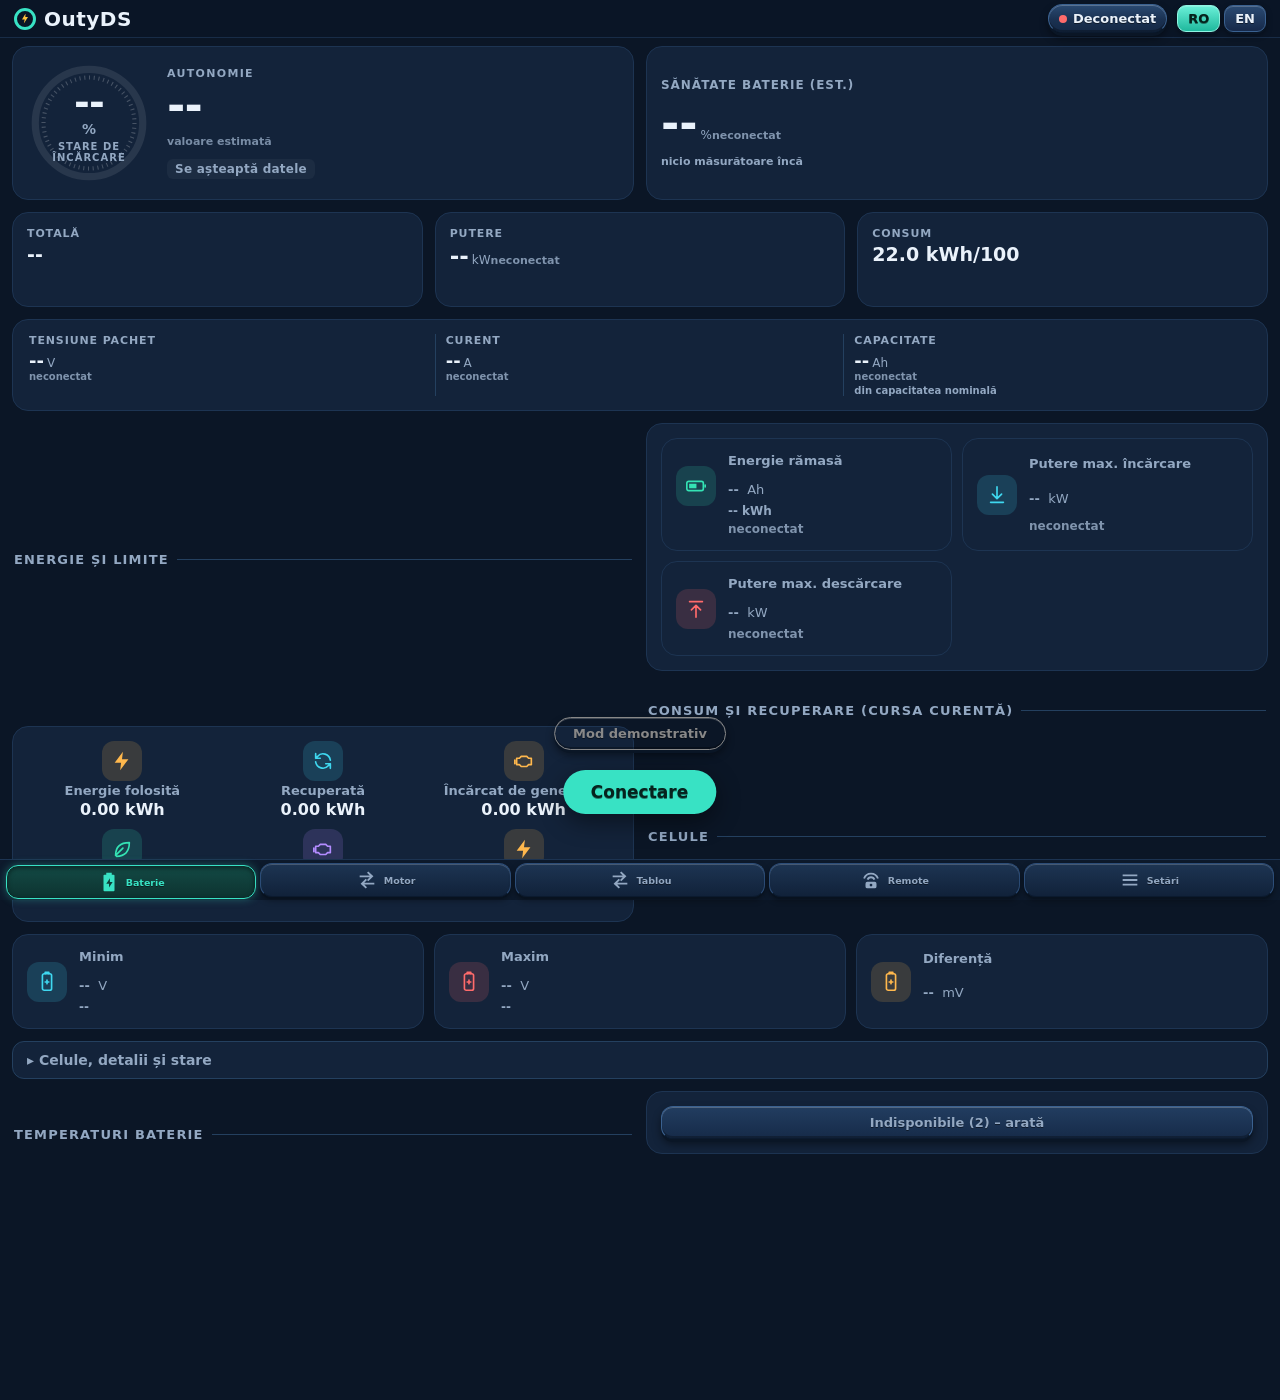
==== app/assets/index.html @ b98ce7a0 "Publish OutyDS source under GPL-3.0 Co-Authored-By: Claude Sonnet 5.5 <noreply@anthropic.com> Claude" ====
<!doctype html>
<html lang="ro">
<head>
<meta charset="utf-8">
<meta name="viewport" content="width=device-width, initial-scale=1, viewport-fit=cover">
<title>OutyDS</title>
<link rel="stylesheet" href="style.css">
</head>
<body>
<svg width="0" height="0" style="position:absolute" aria-hidden="true"><symbol id="i-bt" viewBox="0 0 24 24" fill="none" stroke="currentColor" stroke-width="1.8" stroke-linecap="round" stroke-linejoin="round"><path d="m7 7 10 10-5 4V3l5 4L7 17"/></symbol><symbol id="i-car" viewBox="0 0 24 24" fill="none" stroke="currentColor" stroke-width="1.8" stroke-linecap="round" stroke-linejoin="round"><path d="M5 16V12l1.6-4.2A2 2 0 0 1 8.5 6.5h7a2 2 0 0 1 1.9 1.3L19 12v4M3.5 12h17M5 16h14v2.5H5z"/><circle cx="7.5" cy="14" r=".6" fill="currentColor"/><circle cx="16.5" cy="14" r=".6" fill="currentColor"/></symbol><symbol id="i-screen" viewBox="0 0 24 24" fill="none" stroke="currentColor" stroke-width="1.8" stroke-linecap="round" stroke-linejoin="round"><rect x="3" y="4" width="18" height="12" rx="2"/><path d="M9 20h6M12 16v4"/></symbol><symbol id="i-bars" viewBox="0 0 24 24" fill="none" stroke="currentColor" stroke-width="1.8" stroke-linecap="round" stroke-linejoin="round"><path d="M5 20v-6M12 20V9M19 20V4"/></symbol><symbol id="i-wrench" viewBox="0 0 24 24" fill="none" stroke="currentColor" stroke-width="1.8" stroke-linecap="round" stroke-linejoin="round"><path d="M14.7 6.3a1 1 0 0 0 0 1.4l1.6 1.6a1 1 0 0 0 1.4 0l3.77-3.77a6 6 0 0 1-7.94 7.94l-6.91 6.91a2.12 2.12 0 0 1-3-3l6.91-6.91a6 6 0 0 1 7.94-7.94z"/></symbol><symbol id="i-gear" viewBox="0 0 24 24" fill="none" stroke="currentColor" stroke-width="1.8" stroke-linecap="round" stroke-linejoin="round"><circle cx="12" cy="12" r="3"/><path d="M12 3v2.5M12 18.5V21M3 12h2.5M18.5 12H21M5.6 5.6l1.8 1.8M16.6 16.6l1.8 1.8M5.6 18.4l1.8-1.8M16.6 7.4l1.8-1.8"/></symbol><symbol id="i-bolt" viewBox="0 0 24 24" fill="none" stroke="currentColor" stroke-width="1.8" stroke-linecap="round" stroke-linejoin="round"><path d="M13 2 4 14h7l-1 8 9-12h-7z" fill="currentColor" stroke="none"/></symbol><symbol id="i-wave" viewBox="0 0 24 24" fill="none" stroke="currentColor" stroke-width="1.8" stroke-linecap="round" stroke-linejoin="round"><path d="M2 12c2-5 4-5 6 0s4 5 6 0 4-5 6 0"/></symbol><symbol id="i-batt" viewBox="0 0 24 24" fill="none" stroke="currentColor" stroke-width="1.8" stroke-linecap="round" stroke-linejoin="round"><rect x="2" y="7" width="18" height="10" rx="2"/><path d="M22 11v2"/></symbol><symbol id="i-battf" viewBox="0 0 24 24" fill="none" stroke="currentColor" stroke-width="1.8" stroke-linecap="round" stroke-linejoin="round"><rect x="2" y="7" width="18" height="10" rx="2"/><path d="M22 11v2"/><rect x="4.5" y="9.5" width="8" height="5" fill="currentColor" stroke="none"/></symbol><symbol id="i-down" viewBox="0 0 24 24" fill="none" stroke="currentColor" stroke-width="1.8" stroke-linecap="round" stroke-linejoin="round"><path d="M12 3v12M7 11l5 5 5-5M5 20h14"/></symbol><symbol id="i-up" viewBox="0 0 24 24" fill="none" stroke="currentColor" stroke-width="1.8" stroke-linecap="round" stroke-linejoin="round"><path d="M12 21V9M7 13l5-5 5 5M5 4h14"/></symbol><symbol id="i-gauge" viewBox="0 0 24 24" fill="none" stroke="currentColor" stroke-width="1.8" stroke-linecap="round" stroke-linejoin="round"><path d="M4 18a8 8 0 1 1 16 0M12 18l4-6"/></symbol><symbol id="i-eng" viewBox="0 0 24 24" fill="none" stroke="currentColor" stroke-width="1.8" stroke-linecap="round" stroke-linejoin="round"><path d="M4 9h3l2-2h6l2 2h3v7h-3l-2 2H9l-2-2H4zM2 11v4"/></symbol><symbol id="i-therm" viewBox="0 0 24 24" fill="none" stroke="currentColor" stroke-width="1.8" stroke-linecap="round" stroke-linejoin="round"><path d="M10 14V5a2 2 0 0 1 4 0v9a4 4 0 1 1-4 0z"/></symbol><symbol id="i-fuel" viewBox="0 0 24 24" fill="none" stroke="currentColor" stroke-width="1.8" stroke-linecap="round" stroke-linejoin="round"><path d="M5 21V4a1 1 0 0 1 1-1h8a1 1 0 0 1 1 1v17M4 21h12M15 8h2.5a1.5 1.5 0 0 1 1.5 1.5V16a1.5 1.5 0 0 0 3 0V9l-3-3"/></symbol><symbol id="i-drop" viewBox="0 0 24 24" fill="none" stroke="currentColor" stroke-width="1.8" stroke-linecap="round" stroke-linejoin="round"><path d="M12 3c4 5 6 8 6 11a6 6 0 0 1-12 0c0-3 2-6 6-11z"/></symbol><symbol id="i-road" viewBox="0 0 24 24" fill="none" stroke="currentColor" stroke-width="1.8" stroke-linecap="round" stroke-linejoin="round"><path d="M7 3 4 21M17 3l3 18M12 5v3M12 11v3M12 17v3"/></symbol><symbol id="i-leaf" viewBox="0 0 24 24" fill="none" stroke="currentColor" stroke-width="1.8" stroke-linecap="round" stroke-linejoin="round"><path d="M5 19C5 10 10 5 20 5c0 10-5 15-14 15M5 19l8-8"/></symbol><symbol id="i-regen" viewBox="0 0 24 24" fill="none" stroke="currentColor" stroke-width="1.8" stroke-linecap="round" stroke-linejoin="round"><path d="M20 11a8 8 0 0 0-14-4L4 9M4 4v5h5M4 13a8 8 0 0 0 14 4l2-2M20 20v-5h-5"/></symbol><symbol id="i-heart" viewBox="0 0 24 24" fill="none" stroke="currentColor" stroke-width="1.8" stroke-linecap="round" stroke-linejoin="round"><path d="M12 21C5 15 3 11 3 8a4.5 4.5 0 0 1 9-1 4.5 4.5 0 0 1 9 1c0 3-2 7-9 13z" fill="currentColor" stroke="none"/></symbol><symbol id="i-fan" viewBox="0 0 24 24" fill="none" stroke="currentColor" stroke-width="1.8" stroke-linecap="round" stroke-linejoin="round"><circle cx="12" cy="12" r="2"/><path d="M12 10C11 5 14 3 16 5s0 5-4 5zM14 12c5-1 7 2 5 4s-5 0-5-4zM12 14c1 5-2 7-4 5s0-5 4-5zM10 12c-5 1-7-2-5-4s5 0 5 4z"/></symbol><symbol id="i-clock" viewBox="0 0 24 24" fill="none" stroke="currentColor" stroke-width="1.8" stroke-linecap="round" stroke-linejoin="round"><circle cx="12" cy="12" r="9"/><path d="M12 7v5l3 2"/></symbol><symbol id="i-cell" viewBox="0 0 24 24" fill="none" stroke="currentColor" stroke-width="1.8" stroke-linecap="round" stroke-linejoin="round"><rect x="7" y="3" width="10" height="18" rx="2"/><path d="M10 3V1.5h4V3M10 12h4M12 10v4"/></symbol></svg>
<header class="top">
  <div class="brand"><span class="logo" aria-hidden="true"></span><span>OutyDS</span></div>
  <button id="connPill" class="pill" type="button"><span class="dot"></span><span id="connText" data-i18n="disconnected">Deconectat</span></button>
  <div class="lang" role="group" aria-label="Language">
    <button type="button" data-lang="ro">RO</button>
    <button type="button" data-lang="en">EN</button>
  </div>
</header>

<div id="banner" class="banner" hidden></div>
<div id="alerts" class="alerts" hidden></div>

<main>
  <!-- BATTERY -->
  <section class="screen active" data-screen="battery">
    <div class="bHero card">
      <div class="bTop">
        <div class="socRing">
          <svg viewBox="0 0 120 120" aria-hidden="true">
            <circle cx="60" cy="60" r="44" class="ringTicks"/>
            <circle cx="60" cy="60" r="52" class="ringBg"/>
            <circle cx="60" cy="60" r="52" class="ringFg" id="socArc"/>
          </svg>
          <div class="socText"><b id="soc">--</b><small>%</small><span data-i18n="soc">Stare de încărcare</span></div>
        </div>
        <div class="bRange" id="rangeCard">
          <span class="bCap" data-i18n="range">Autonomie</span>
          <b id="rgEv" class="bBig">--</b>
          <span class="bConf" id="rgInt"></span>
          <span class="bSrc" id="rgSrc"></span>
          <div class="flowTag" id="flowTag" data-i18n="waiting">Se așteaptă datele</div>
        </div>
      </div>
      <div class="bTiles">
        <div class="bT"><span data-i18n="soh">Sănătate baterie</span><b><span id="soh">--</span><small>%</small></b><em class="src" id="sohSrc"></em></div>
        <div class="bT"><span data-i18n="rangeTot">Totală</span><b id="rgTot">--</b></div>
        <div class="bT"><span data-i18n="power">Putere</span><b><span id="power">--</span><small>kW</small></b><svg id="spPow" class="spark" viewBox="0 0 120 26" preserveAspectRatio="none" aria-hidden="true"></svg></div>
        <div class="bT"><span data-i18n="rangeCons">Consum</span><b id="rgCons">--</b></div>
      </div>
      <div class="bLive">
        <div><span data-i18n="packV">Tensiune pachet</span><b><span id="packV">--</span><small>V</small></b></div>
        <div><span data-i18n="current">Curent</span><b><span id="current">--</span><small>A</small></b></div>
        <div><span data-i18n="capacity">Capacitate</span><b><span id="capAh">--</span><small>Ah</small></b><em data-i18n="ofNominal">din 40 Ah nominal</em></div>
      </div>
    </div>
    <h2 class="secHead" data-i18n="gBatEnergy">Energie și limite</h2>
    <div class="card grp" id="battFold">
<div class="grid">
      <div class="card stat hasIc"><i class="ci c-green"><svg><use href="#i-battf"/></svg></i><span data-i18n="remaining">Energie rămasă</span><b><span id="remAh">--</span> <small>Ah</small></b><em id="remKwh">-- kWh</em></div>
      <div class="card stat hasIc"><i class="ci c-cyan"><svg><use href="#i-down"/></svg></i><span data-i18n="maxIn">Putere max. încărcare</span><b><span id="maxIn">--</span> <small>kW</small></b></div>
      <div class="card stat hasIc"><i class="ci c-red"><svg><use href="#i-up"/></svg></i><span data-i18n="maxOut">Putere max. descărcare</span><b><span id="maxOut">--</span> <small>kW</small></b></div>
    </div>
        </div>
    <div id="chgWrap"><div class="card" id="chgCard" hidden>
      <div class="tripHead"><h3 data-i18n="charging">Încărcare în curs</h3></div>
      <div class="tripGrid">
        <div class="hasIc"><i class="ci c-green"><svg><use href="#i-bolt"/></svg></i><span data-i18n="added">Adăugat</span><b id="cgKwh">--</b></div>
        <div class="hasIc"><i class="ci c-blue"><svg><use href="#i-clock"/></svg></i><span data-i18n="duration">Durată</span><b id="cgTime">--</b></div>
        <div class="hasIc"><i class="ci c-cyan"><svg><use href="#i-clock"/></svg></i><span data-i18n="cgRemL">Până la 100%</span><b id="cgRem">--</b></div>
        <div class="hasIc"><i class="ci c-purple"><svg><use href="#i-bolt"/></svg></i><span data-i18n="cgTypeL">Tip</span><b id="cgType">AC</b></div>
        <div class="hasIc"><i class="ci c-blue"><svg><use href="#i-clock"/></svg></i><span data-i18n="cgMsL">Timp la 60/80/90/100%</span><b id="cgMs">--</b></div>
        <div class="hasIc"><i class="ci c-amber"><svg><use href="#i-bolt"/></svg></i><span data-i18n="cgCostL">Cost</span><b id="cgCost">--</b></div>
        <div style="display:none"><span data-i18n="soc">Stare de încărcare</span><b id="cgSoc">--</b></div>
        <div style="display:none"><span data-i18n="power">Putere</span><b id="cgPow">--</b></div>
      </div>
    </div>
    </div>
    <h2 class="secHead" data-i18n="gBatTrip">Consum și recuperare (cursa curentă)</h2>
    <div class="card grp">
      <div class="tripGrid">
        <div class="hasIc"><i class="ci c-amber"><svg><use href="#i-bolt"/></svg></i><span data-i18n="energyUsed">Energie folosită</span><b id="tKwh">0.00 kWh</b></div>
        <div class="hasIc"><i class="ci c-cyan"><svg><use href="#i-regen"/></svg></i><span data-i18n="regen">Recuperată</span><b id="tRegen">0.00 kWh</b></div>
        <div class="hasIc"><i class="ci c-amber"><svg><use href="#i-eng"/></svg></i><span data-i18n="genKwh">Încărcat de generator</span><b id="tGen">0.00 kWh</b></div>
        <div class="hasIc"><i class="ci c-green"><svg><use href="#i-leaf"/></svg></i><span data-i18n="evShare">Electric</span><b id="tEv">--</b></div>
        <div class="hasIc"><i class="ci c-purple"><svg><use href="#i-eng"/></svg></i><span data-i18n="tMotL">Motor față / spate</span><b id="tMot">--</b></div>
        <div class="hasIc"><i class="ci c-amber"><svg><use href="#i-bolt"/></svg></i><span data-i18n="tCostL">Cost cursă</span><b id="tCost">--</b></div>
        <div class="hasIc" style="display:none"><i class="ci c-purple"><svg><use href="#i-wave"/></svg></i><span data-i18n="avgEnergy">Medie energie</span><b id="tAvgE">--</b></div>
      </div>
    </div>
    <!-- cells (merged into the battery screen) -->

    <h2 class="secHead" data-i18n="gCells">Celule</h2>
    <div class="grid three">
      <div class="card stat hasIc"><i class="ci c-cyan"><svg><use href="#i-cell"/></svg></i><span data-i18n="cellMin">Minim</span><b><span id="cMin">--</span> <small>V</small></b><em id="cMinId">--</em></div>
      <div class="card stat hasIc"><i class="ci c-red"><svg><use href="#i-cell"/></svg></i><span data-i18n="cellMax">Maxim</span><b><span id="cMax">--</span> <small>V</small></b><em id="cMaxId">--</em></div>
      <div class="card stat hasIc"><i class="ci c-amber"><svg><use href="#i-cell"/></svg></i><span data-i18n="cellDiff">Diferență</span><b><span id="cDiff">--</span> <small>mV</small></b><em id="cDiffNote"></em></div>
    </div>
        <details class="fold" id="cellsFold"><summary data-i18n="cellsFold">Celule, detalii și stare</summary>
<div class="seg" id="cellSubSeg"><button type="button" data-sub="cells" class="on" data-i18n="subCells">Celule</button><button type="button" data-sub="cond" data-i18n="tabCond">Stare</button></div>
    <div id="subCells">
    <div class="card">
      <div class="tripHead"><h3 data-i18n="cells80">Cele 80 de celule</h3><span class="muted" id="cellsAge" data-i18n="cellsHint">Se citesc cât timp ecranul este deschis</span></div>
      <div class="seg" id="cellViewSeg"><button type="button" data-cv="v" data-i18n="cellByV">Voltaj</button><button type="button" data-cv="t" data-i18n="cellByT">Temperatură</button></div>
      <div id="cellGrid" class="cellGrid cellMix"></div>
      <p class="muted small" id="cellInfo" style="text-align:center;margin:6px 0 0"></p>
      <div class="legend"><span class="lo" data-i18n="lowest">cea mai joasă</span><span class="hi" data-i18n="highest">cea mai înaltă</span></div>
    </div>
    <div class="card">
      <h3 data-i18n="battDetail">Detalii baterie</h3>
      <div class="tripGrid detail">
        <div><span data-i18n="bdAvg">Tensiune medie</span><b id="bdAvg">--</b></div>
        <div><span data-i18n="bdTarget">Țintă echilibrare</span><b id="bdTarget">--</b></div>
        <div><span data-i18n="bdLimit">Limită dezechilibru</span><b id="bdLimit">--</b></div>
        <div><span data-i18n="bdResMax">Rezistență max.</span><b id="bdResMax">--</b></div>
        <div><span data-i18n="bdResMin">Rezistență min.</span><b id="bdResMin">--</b></div>
        <div><span data-i18n="bdResDiff">Diferență rezist.</span><b id="bdResDiff">--</b></div>
        <div><span data-i18n="bdTMax">Temp. max. baterie</span><b id="bdTMax">--</b></div>
        <div><span data-i18n="bdTMin">Temp. min. baterie</span><b id="bdTMin">--</b></div>
        <div><span data-i18n="bdFan">Ventilator răcire</span><b id="bdFan">--</b></div>
        <div><span data-i18n="bdIg">Alimentare contact</span><b id="bdIg">--</b></div>
        <div><span data-i18n="bdOr">Alimentare OR</span><b id="bdOr">--</b></div>
        <div><span data-i18n="bdEvSup">Unitate EV: alimentare</span><b id="bdEvSup">--</b></div>
        <div><span data-i18n="bdEvIg">Unitate EV: contact</span><b id="bdEvIg">--</b></div>
        <div><span data-i18n="bdThermal">Stare termică baterie</span><b id="bdThermal">--</b></div>
        <div><span data-i18n="bdChg100">Încărcări 100 V</span><b id="bdChg100">--</b></div>
        <div><span data-i18n="bdChg200">Încărcări 200 V</span><b id="bdChg200">--</b></div>
      </div>
      <p class="muted small" data-i18n="bdNote">Valori din semnale comunitare aflate în testare; „--” înseamnă că mașina nu le trimite.</p>
    </div>
    <div class="card" id="dbCard" hidden>
      <h3 data-i18n="dbT">Istoric capacitate baterie (DBCAM)</h3>
      <div id="dbList" class="dbList"></div>
      <p class="muted small" data-i18n="dbNote">10 măsurători memorate de BMU.</p>
      <p class="small dbHint" id="dbHint"></p>
    </div>
    <div class="card" id="cmuCard" hidden>
      <h3 data-i18n="cmuT">Module de celule (CMU, V)</h3>
      <div id="cmuGrid" class="cellGrid cmu"></div>
    </div>
    </div>
    <div id="subCond" hidden>
<div class="card">
      <div class="tripHead"><h3 data-i18n="condTitle">Starea bateriei</h3><button type="button" id="condSave" data-i18n="condSave">Salvează citirea</button></div>
      <div class="tripGrid detail">
        <div style="display:none"><span data-i18n="soc">Stare de încărcare</span><b id="cdSoc">--</b></div>
        <div><span data-i18n="condRaw">SoC BMU (brut)</span><b id="cdRaw">--</b></div>
        <div><span data-i18n="condCap">Capacitate BMU</span><b id="cdCap">--</b></div>
        <div style="display:none"><span data-i18n="condSoh">Sănătate (BMU)</span><b id="cdSoh">--</b></div>
        <div><span data-i18n="condLast">Ultima măsurătoare</span><b id="cdLast">--</b></div>
        <div><span data-i18n="condCycles">Cicluri echivalente</span><b id="cdCyc">--</b></div>
      </div>
      <p class="muted small" data-i18n="condHow">Capacitatea se măsoară la o încărcare de la priză: Ah intrați în baterie împărțiți la creșterea SoC (minim 15 puncte). Fără o încărcare nu afișăm un număr măsurat.</p>
    </div>
    <div class="card">
      <div class="tripHead"><h3 data-i18n="dayTitle">Raport zilnic al stării bateriei</h3></div>
      <div id="dayTrend"></div>
      <div id="dayList"></div>
    </div>
    <div id="condList"></div>
      </div>
      </details>
    <h2 class="secHead" data-i18n="gBatTemp">Temperaturi baterie</h2>
    <div class="card grp" id="batTempCard">
      <div class="temps naGroup" id="naTempsBat">
          <div class="trow" data-k="batH"><span data-i18n="tBatH">Baterie HV – max</span><b id="tBatH">--</b><i class="tbar"><u></u></i></div>
          <div class="trow" data-k="batL"><span data-i18n="tBatL">Baterie HV – min</span><b id="tBatL">--</b><i class="tbar"><u></u></i></div>
        <button type="button" class="ghost naBtn" hidden></button>
      </div>
    </div>
  </section>

    

    

  <!-- FLOW -->
  <section class="screen" data-screen="flow">
    <div class="card flowCard">
      <div class="flowTitle"><b id="flowMode" data-i18n="waiting">Se așteaptă datele</b><span id="flowDesc"></span></div>
      <svg id="flowSvg" viewBox="0 0 360 232" aria-hidden="true" xmlns:xlink="http://www.w3.org/1999/xlink">
        <text x="30" y="229" class="axisLbl" id="lblFront" data-i18n="front">FAȚĂ</text>
        <image id="carImg" href="car_top.jpg" xlink:href="car_top.jpg" x="0" y="18" width="360" height="196.4" preserveAspectRatio="xMidYMid meet" style="mix-blend-mode:screen"/>
        <image id="engGlow" class="engGlow" href="engine_on.png" xlink:href="engine_on.png" x="0" y="18" width="360" height="196.4" preserveAspectRatio="xMidYMid meet" style="display:none"/>
        <defs><linearGradient id="bcGrad" x1="0" x2="1" y1="0" y2="0"><stop offset="0" stop-color="#45b0f9"/><stop offset="0.5" stop-color="#3384f8"/><stop offset="1" stop-color="#1d41f5"/></linearGradient></defs>
        <g id="batCells" transform="matrix(0 1.4938 -0.8556 0 389.9 -150.6)"><rect class="bcbg" x="154.4" y="181" width="48.2" height="90" rx="1.5"/><rect class="bc" id="bc0" x="155.4" y="182.0" width="46.2" height="3.6" rx="0.8"/><rect class="bc" id="bc1" x="155.4" y="187.6" width="46.2" height="3.6" rx="0.8"/><rect class="bc" id="bc2" x="155.4" y="193.2" width="46.2" height="3.6" rx="0.8"/><rect class="bc" id="bc3" x="155.4" y="198.8" width="46.2" height="3.6" rx="0.8"/><rect class="bc" id="bc4" x="155.4" y="204.4" width="46.2" height="3.6" rx="0.8"/><rect class="bc" id="bc5" x="155.4" y="210.0" width="46.2" height="3.6" rx="0.8"/><rect class="bc" id="bc6" x="155.4" y="215.6" width="46.2" height="3.6" rx="0.8"/><rect class="bc" id="bc7" x="155.4" y="221.2" width="46.2" height="3.6" rx="0.8"/><rect class="bc" id="bc8" x="155.4" y="226.8" width="46.2" height="3.6" rx="0.8"/><rect class="bc" id="bc9" x="155.4" y="232.4" width="46.2" height="3.6" rx="0.8"/><rect class="bc" id="bc10" x="155.4" y="238.0" width="46.2" height="3.6" rx="0.8"/><rect class="bc" id="bc11" x="155.4" y="243.6" width="46.2" height="3.6" rx="0.8"/><rect class="bc" id="bc12" x="155.4" y="249.2" width="46.2" height="3.6" rx="0.8"/><rect class="bc" id="bc13" x="155.4" y="254.8" width="46.2" height="3.6" rx="0.8"/><rect class="bc" id="bc14" x="155.4" y="260.4" width="46.2" height="3.6" rx="0.8"/><rect class="bc" id="bc15" x="155.4" y="266.0" width="46.2" height="3.6" rx="0.8"/></g>
        <g id="engWheels" class="engWheels"><ellipse cx="88" cy="60" rx="24" ry="9"/><ellipse cx="88" cy="171" rx="24" ry="9"/></g>
        <path class="leader" d=""/>
        <g id="lEngGen" class="link"><path class="wire" d="M68 131 L66 142"/><circle class="pkt fwd" r="3"><animateMotion dur="0.6s" repeatCount="indefinite" path="M68 131 L66 142"/></circle></g>
        <g id="lEngAxle" class="link"><path class="wire" d="M88 116 L104 116"/><circle class="pkt fwd" r="3"><animateMotion dur="0.6s" repeatCount="indefinite" path="M88 116 L104 116"/></circle></g>
        <g id="lGenBat" class="link"><path class="wire" d="M76 158 L148 158 L158 148"/><circle class="pkt fwd" r="3"><animateMotion dur="0.8s" repeatCount="indefinite" path="M76 158 L148 158 L158 148"/></circle></g>
        <g id="lBatFront" class="link"><path class="wire" d="M156 116 L124 116"/><circle class="pkt fwd" r="3"><animateMotion dur="0.8s" repeatCount="indefinite" path="M156 116 L124 116"/></circle><circle class="pkt bwd" r="3"><animateMotion dur="0.8s" repeatCount="indefinite" keyPoints="1;0" keyTimes="0;1" calcMode="linear" path="M156 116 L124 116"/></circle></g>
        <g id="lFrontWheels" class="link"><path class="wire" d="M110 108 L90 84 L90 72 M110 124 L90 148 L90 160"/></g>
        <g id="lBatRear" class="link"><path class="wire" d="M237 118 L248 124"/><circle class="pkt fwd" r="3"><animateMotion dur="0.8s" repeatCount="indefinite" path="M237 118 L248 124"/></circle><circle class="pkt bwd" r="3"><animateMotion dur="0.8s" repeatCount="indefinite" keyPoints="1;0" keyTimes="0;1" calcMode="linear" path="M237 118 L248 124"/></circle></g>
        <g id="lRearWheels" class="link"><path class="wire" d="M254 112 L274 88 L274 72 M254 142 L274 152 L274 160"/></g>
        <g id="lPlugBat" class="link"><path class="wire" d="M326 118 L300 118 L300 150 L232 150"/><circle class="pkt fwd" r="3"><animateMotion dur="1.4s" repeatCount="indefinite" path="M326 118 L300 118 L300 150 L232 150"/></circle></g>
        <g id="tyMap">
          <image href="car_top.jpg" xlink:href="car_top.jpg" x="125" y="-61" width="110" height="60" preserveAspectRatio="xMidYMid meet" style="mix-blend-mode:screen"/>
          <path class="tmLine" d="M123 -50 L143 -47 M123 -12 L143 -13 M237 -50 L217 -47 M237 -12 L217 -13"/>
          <rect class="tmW" id="tmFR" x="143" y="-51" width="14" height="8" rx="2.5"/><rect class="tmW" id="tmFL" x="143" y="-17" width="14" height="8" rx="2.5"/>
          <rect class="tmW" id="tmRR" x="203" y="-51" width="14" height="8" rx="2.5"/><rect class="tmW" id="tmRL" x="203" y="-17" width="14" height="8" rx="2.5"/>
        </g>
        <g class="tyre" id="tyFL"><rect x="65" y="159" width="46" height="24" rx="6"/><text x="88" y="170" class="tp" id="tpFL">--</text><text x="88" y="180" class="tt" id="ttFL"></text><text x="88" y="0" class="tl" style="display:none">FL</text></g>
        <g class="tyre" id="tyFR"><rect x="65" y="48" width="46" height="24" rx="6"/><text x="88" y="59" class="tp" id="tpFR">--</text><text x="88" y="69" class="tt" id="ttFR"></text><text x="88" y="0" class="tl" style="display:none">FR</text></g>
        <g class="tyre" id="tyRL"><rect x="252" y="159" width="46" height="24" rx="6"/><text x="275" y="170" class="tp" id="tpRL">--</text><text x="275" y="180" class="tt" id="ttRL"></text><text x="275" y="0" class="tl" style="display:none">RL</text></g>
        <g class="tyre" id="tyRR"><rect x="252" y="48" width="46" height="24" rx="6"/><text x="275" y="59" class="tp" id="tpRR">--</text><text x="275" y="69" class="tt" id="ttRR"></text><text x="275" y="0" class="tl" style="display:none">RR</text></g>
        <g class="hl hlGen" id="cGen"><ellipse cx="66" cy="152" rx="14" ry="10"/></g>
        <g class="hl hlFront" id="cFront"><ellipse cx="112" cy="116" rx="20" ry="12"/></g>
        <g class="hl hlBat" id="cBat"><ellipse cx="196" cy="116" rx="44" ry="38"/></g>
        <g class="hl hlRear" id="cRear"><ellipse cx="252" cy="127" rx="13" ry="20"/></g>
        <g class="hl hlPlug" id="cPlug"><ellipse cx="331" cy="116" rx="8" ry="8"/></g>
        <g class="hl hlEng" id="cEng"><ellipse cx="70" cy="115" rx="24" ry="24"/></g>
        <g display="none"><rect id="batFill" x="0" y="0" width="0" height="0"/><text id="batPct">--%</text></g>
        <text x="330" y="229" class="axisLbl" id="lblRear" data-i18n="rear">SPATE</text>
      </svg>
      <div class="seg" id="flowImgSeg"><button type="button" data-fi="top" data-i18n="flowImgTop">Vedere de sus (raze X)</button><button type="button" data-fi="persp" data-i18n="flowImgPersp">Vedere 3D</button></div>
      <div class="flowStats" hidden>
        <div><span data-i18n="power">Putere</span><b id="fPower">-- kW</b></div>
        <div class="hasIc"><i class="ci c-blue"><svg><use href="#i-gauge"/></svg></i><span data-i18n="speed">Viteză</span><b id="fSpeed">-- km/h</b></div>
        <div class="hasIc"><i class="ci c-amber"><svg><use href="#i-eng"/></svg></i><span data-i18n="rpm">Turație motor</span><b id="fRpm">-- rpm</b></div>
      </div>
    </div>
    <div class="drive">
      <div class="dMode" hidden><b id="dMode" data-i18n="waiting">Se așteaptă datele</b></div>
      <div class="dSpeed"><b id="dSpeed">--</b><small class="uSpeed">km/h</small></div>
      <div class="pbar"><i id="pbNeg"></i><i id="pbPos"></i><u></u></div>
      <div class="dRow"><b id="dPower">--</b><small>kW</small></div>
      <div class="dRow2"><span data-i18n="rangeEv">Electrică</span> <b id="dRange">--</b></div>
      <div class="dRow2" style="display:none"><span data-i18n="instFuel">Consum instant</span> <b id="dInst">--</b></div>
      <div class="dGrid">
        <div class="hasIc"><i class="ci c-blue"><svg><use href="#i-batt"/></svg></i><span data-i18n="soc">Stare de încărcare</span><b><span id="dSoc">--</span>%</b><div class="lvlH" id="lvSoc"></div></div>
        <div class="hasIc"><i class="ci c-amber"><svg><use href="#i-fuel"/></svg></i><span data-i18n="fuelLevel">Combustibil</span><b><span id="dFuel">--</span>%</b><div class="lvlV" id="lvFuel"></div></div>
        <div class="hasIc"><i class="ci c-amber"><svg><use href="#i-eng"/></svg></i><span data-i18n="rpm">Turație motor</span><b id="dRpm">--</b><div class="lvlR" id="lvRpm"></div></div>
      </div>
    </div>
  
    <!-- engine, motors and climate (merged under the flow): state / measurements / motors / temperatures / HVAC -->
    <div class="engPart">
    <h2 class="secHead" data-i18n="gTripNow">Cursa curentă</h2>
    <div class="card grp trip">
      <div class="tripHead"><h3 data-i18n="gTripDrive">Deplasare</h3><button type="button" class="ghost" id="tripReset" data-i18n="reset">Resetează</button></div>
      <div class="tripGrid">
        <div class="hasIc"><i class="ci c-blue"><svg><use href="#i-road"/></svg></i><span data-i18n="distance">Distanță</span><b id="tDist">0.0 km</b></div>
        <div class="hasIc"><i class="ci c-blue"><svg><use href="#i-gauge"/></svg></i><span data-i18n="vMax">Viteză maximă</span><b id="tVMax">--</b></div>
        <div class="hasIc"><i class="ci c-cyan"><svg><use href="#i-bars"/></svg></i><span data-i18n="vAvg">Viteză medie</span><b id="tVAvg">--</b></div>
        <div class="hasIc"><i class="ci c-blue"><svg><use href="#i-wave"/></svg></i><span data-i18n="glideT">Rulare liberă</span><b id="tGlide">--</b></div>
        <div class="hasIc"><i class="ci c-amber"><svg><use href="#i-drop"/></svg></i><span data-i18n="avgFuel">Medie combustibil</span><b id="tAvgF">--</b></div>
        <div class="hasIc"><i class="ci c-green"><svg><use href="#i-up"/></svg></i><span data-i18n="tClimb">Urcare</span><b id="tClimb">--</b></div>
        <div class="hasIc"><i class="ci c-cyan"><svg><use href="#i-down"/></svg></i><span data-i18n="tDesc">Coborâre</span><b id="tDesc">--</b></div>
      </div>
    </div>
      <h2 class="secHead" data-i18n="gEngine">Motor termic</h2>
      <div class="grid">
        <div class="card stat hasIc" style="display:none"><i class="ci c-blue"><svg><use href="#i-gauge"/></svg></i><span data-i18n="speed">Viteză</span><b><span id="speed">--</span> <small class="uSpeed">km/h</small></b></div>
      </div>
      <div class="card grp" id="engStateCard">
        <h3 data-i18n="gEngState">Stare</h3>
        <div class="grid naGroup" id="naState">
          <div class="card stat hasIc"><i class="ci c-amber"><svg><use href="#i-eng"/></svg></i><span data-i18n="rpm">Turație motor</span><b><span id="rpm">--</span> <small>rpm</small></b><em id="engState">--</em></div>
          <div class="card stat hasIc"><i class="ci c-amber"><svg><use href="#i-fuel"/></svg></i><span data-i18n="fuelLevel">Combustibil</span><b><span id="fuel">--</span> <small>%</small></b><em id="fuelL">-- / 45 l</em></div>
          <div class="card stat hasIc"><i class="ci c-purple"><svg><use href="#i-bolt"/></svg></i><span data-i18n="volt12">Baterie 12 V</span><b><span id="volt12">--</span> <small>V</small></b></div>
          <div class="card stat hasIc"><i class="ci c-blue"><svg><use href="#i-road"/></svg></i><span data-i18n="odometer">Kilometraj</span><b><span id="odo">--</span> <small class="uDist">km</small></b></div>
          <button type="button" class="ghost naBtn" hidden></button>
        </div>
      </div>
      <div class="card grp" id="engMeasCard">
        <h3 data-i18n="gEngMeas">Măsurători</h3>
        <div class="grid naGroup" id="naMeas">
          <div class="card stat hasIc"><i class="ci c-red"><svg><use href="#i-therm"/></svg></i><span data-i18n="coolant">Temperatură motor</span><b><span id="coolant">--</span> <small class="uTemp">°C</small></b></div>
          <div class="card stat hasIc"><i class="ci c-amber"><svg><use href="#i-drop"/></svg></i><span data-i18n="fuelFlow">Debit combustibil</span><b><span id="fuelFlow">--</span> <small class="uFlow">l/h</small></b><em data-i18n="fromMaf">estimat din MAF</em></div>
          <div class="card stat hasIc"><i class="ci c-amber"><svg><use href="#i-gauge"/></svg></i><span data-i18n="instant">Consum instantaneu</span><b><span id="instant">--</span> <small class="uEco">l/100 km</small></b><svg id="spCons" class="spark" viewBox="0 0 120 26" preserveAspectRatio="none" aria-hidden="true"></svg></div>
          <button type="button" class="ghost naBtn" hidden></button>
        </div>
      </div>
      <div class="card grp" id="engTempCard">
        <h3 data-i18n="gEngTemp">Temperaturi motor</h3>
        <div class="temps naGroup" id="naTempsEng">
          <div class="trow" data-k="cool"><span data-i18n="tCool">Lichid răcire motor</span><b id="tCool">--</b><i class="tbar"><u></u></i></div>
          <div class="trow" data-k="iat"><span data-i18n="tIat">Aer admisie</span><b id="tIat">--</b><i class="tbar"><u></u></i></div>
          <button type="button" class="ghost naBtn" hidden></button>
        </div>
      </div>
      <div class="card grp" id="xpCard" hidden>
        <h3 data-i18n="xpTitle">Motor termic – date extra</h3>
        <p class="muted small" id="xpNone" data-i18n="xpNone" hidden>Mașina nu raportă date extra (încă).</p>
        <div class="tripGrid detail" id="xpGrid"></div>
      </div>
      <div class="card" id="extCard" hidden>
        <h3 data-i18n="extTitle">Semnale ECU extra</h3>
        <div class="tripGrid detail" id="extGrid"></div>
      </div>

      <h2 class="secHead" data-i18n="gMotors">Motoare electrice și generator</h2>
      <div id="motCard" hidden>
        <div class="grid3">
          <div class="card stat motC"><svg class="motArc" viewBox="0 0 40 40"><circle class="motArc-bg" cx="20" cy="20" r="17"/><circle class="motArc-fg" id="motFArc" cx="20" cy="20" r="17" pathLength="100" stroke-dasharray="100" stroke-dashoffset="100"/></svg><span data-i18n="motF">Motor față</span><b id="motF">--</b><em id="motFp">--</em></div>
          <div class="card stat motC"><svg class="motArc" viewBox="0 0 40 40"><circle class="motArc-bg" cx="20" cy="20" r="17"/><circle class="motArc-fg" id="motRArc" cx="20" cy="20" r="17" pathLength="100" stroke-dasharray="100" stroke-dashoffset="100"/></svg><span data-i18n="motR">Motor spate</span><b id="motR">--</b><em id="motRp">--</em></div>
          <div class="card stat motC"><svg class="motArc" viewBox="0 0 40 40"><circle class="motArc-bg" cx="20" cy="20" r="17"/><circle class="motArc-fg" id="motGArc" cx="20" cy="20" r="17" pathLength="100" stroke-dasharray="100" stroke-dashoffset="100"/></svg><span data-i18n="motG">Generator</span><b id="motG">--</b><em id="motGp">--</em></div>
        </div>
      </div>

      <h2 class="secHead" data-i18n="gClimate">Climă și temperaturi</h2>
      <div class="card grp" id="tempCard">
        <h3 data-i18n="gTemps">Temperaturi (aceeași scară)</h3>
        <div class="temps naGroup" id="naTemps">
          <div class="trow" data-k="amb"><span data-i18n="clAmb">Exterior</span><b id="clAmb">--</b><i class="tbar"><u></u></i></div>
          <div class="trow" data-k="int"><span data-i18n="clInt">Interior</span><b id="clInt">--</b><i class="tbar"><u></u></i></div>
          <div class="trow" data-k="drv"><span data-i18n="tSetD">Setat șofer</span><b id="tSetD">--</b><i class="tbar"><u></u></i></div>
          <div class="trow" data-k="pas"><span data-i18n="tSetP">Setat pasager</span><b id="tSetP">--</b><i class="tbar"><u></u></i></div>
          <button type="button" class="ghost naBtn" hidden></button>
        </div>
        <span id="clSet" hidden>--</span>
      </div>
      <div class="card grp" id="hvacCard">
        <h3 data-i18n="gHvac">A/C și încălzire</h3>
        <div class="hvacGrid naGroup" id="naHvac">
          <div class="hvacBox">
            <h4 data-i18n="clAc">Compresor A/C</h4>
            <div class="hasIc"><i class="ci c-cyan"><svg><use href="#i-fan"/></svg></i><span data-i18n="hStatus">Stare</span><b id="clAc">--</b></div>
            <div class="hasIc"><i class="ci c-cyan"><svg><use href="#i-fan"/></svg></i><span data-i18n="clRelay">Releu compresor (motor)</span><b id="clRelay">--</b></div>
            <div class="hasIc"><i class="ci c-blue"><svg><use href="#i-gauge"/></svg></i><span data-i18n="clPres">Presiune agent frigorific</span><b id="clPres">--</b></div>
            <div class="hasIc"><i class="ci c-cyan"><svg><use href="#i-therm"/></svg></i><span data-i18n="clEvap">Temp. evaporator (senzor termic aer)</span><b id="clEvap">--</b></div>
          </div>
          <div class="hvacBox">
            <h4 data-i18n="clHeat">Încălzitor electric</h4>
            <div class="hasIc"><i class="ci c-red"><svg><use href="#i-therm"/></svg></i><span data-i18n="hHeatW">Putere încălzitor</span><b id="clHeat">--</b></div>
            <div class="hasIc"><i class="ci c-purple"><svg><use href="#i-bolt"/></svg></i><span data-i18n="clPow">Putere climă</span><b id="clPow">--</b></div>
          </div>
          <button type="button" class="ghost naBtn" hidden></button>
        </div>
      </div>

      <details class="card fold" id="obdbFold"><summary data-i18n="obTitle">Diagnoză avansată (OBDb) – toate semnalele</summary>
        <p class="muted small" data-i18n="obHint">Se citesc doar cât timp lista e deschisă. Valorile sunt brute, din definițiile OBDb pentru Outlander PHEV.</p>
        <div id="obdbList"></div>
        <button type="button" id="obUnmuteAll" class="ghost" data-i18n="obUnmuteAll">Reactivează semnalele oprite</button>
      </details>
    </div>
  </section>


  <!-- SETTINGS / LOG -->
  <!-- REMOTE (WiFi) -->
  <section class="screen" data-screen="remote">
    <iframe id="remoteFrame" class="remoteFrame" src="remote.html" title="Remote"></iframe>
  </section>

  <section class="screen" data-screen="more">
    <div class="setMenu" id="setMenu">
      <button type="button" class="setTile" data-page="conn"><i class="ci c-blue"><svg><use href="#i-bt"/></svg></i><span class="stT"><b data-i18n="setConn">Conexiune</b><small data-i18n="setConnS">Bluetooth, adaptor</small></span></button>
      <button type="button" class="setTile" data-page="veh"><i class="ci c-cyan"><svg><use href="#i-car"/></svg></i><span class="stT"><b data-i18n="setVeh">Vehicul</b><small data-i18n="setVehS">VIN, capacitate, alerte</small></span></button>
      <button type="button" class="setTile" data-page="disp"><i class="ci c-green"><svg><use href="#i-screen"/></svg></i><span class="stT"><b data-i18n="setDisp">Afișare</b><small data-i18n="setDispS">Temă, unități, limbă</small></span></button>
      <button type="button" class="setTile" data-page="rec"><i class="ci c-amber"><svg><use href="#i-bars"/></svg></i><span class="stT"><b data-i18n="setRec">Înregistrări baterie</b><small data-i18n="setRecS">Istoric, rapoarte, export</small></span></button>
      <button type="button" class="setTile" data-page="diag"><i class="ci c-red"><svg><use href="#i-wrench"/></svg></i><span class="stT"><b data-i18n="setDiag">Diagnoză</b><small data-i18n="setDiagS">Erori DTC, instrumente ECU</small></span></button>
      <button type="button" class="setTile" data-page="adv"><i class="ci c-purple"><svg><use href="#i-gear"/></svg></i><span class="stT"><b data-i18n="setAdv">Avansat</b><small data-i18n="setAdvS">Calibrare, consolă OBD</small></span></button>
      <button type="button" class="setTile" data-page="wifi"><i class="ci c-cyan"><svg><use href="#i-wave"/></svg></i><span class="stT"><b data-i18n="setWifi">Mașină WiFi</b><small data-i18n="setWifiS">Pairing și conectare Remote</small></span></button>
      <button type="button" class="setTile" data-page="upd"><i class="ci c-blue"><svg><use href="#i-gauge"/></svg></i><span class="stT"><b data-i18n="setUpd">Actualizări</b><small data-i18n="setUpdS">Verificare versiune nouă pe GitHub</small></span></button>
      <div class="card" id="supCard" style="grid-column:1/-1">
        <div class="small muted" data-i18n="supT">Susține outy</div>
        <div class="small muted" data-i18n="supHint" style="margin-top:4px">Aplicația e gratuită. Dacă vrei să ajuți, poți dona:</div>
        <div class="supRow"><span class="small">revolut.me/stefancangri</span><button type="button" class="ghost" id="supRevolut">Copiază</button></div>
        <div class="supRow"><span class="small">buymeacoffee.com/cangri</span><button type="button" class="ghost" id="supBmc">Copiază</button></div>
      </div>
    </div>
    <div class="setPage" id="pg_upd" hidden>
      <div class="pgHead"><button type="button" class="ghost pgBack" data-i18n="setBack">‹ Setări</button><h2 data-i18n="setUpd">Actualizări</h2></div>
      <div class="card">
        <p><span class="muted small" data-i18n="updCurL">Versiune instalată</span>: <b id="updCur">—</b></p>
        <label class="small muted" for="updRepo">GitHub repo (owner/repo)</label>
        <input id="updRepo" type="text" autocapitalize="off" autocomplete="off" spellcheck="false" placeholder="owner/repo">
        <label class="small"><input id="updAuto" type="checkbox"> <span data-i18n="updAutoL">Verifică la pornire</span></label>
        <div class="row"><button type="button" id="updCheck" class="primary" data-i18n="updCheckL">Verifică acum</button></div>
        <progress id="updBar" max="100" value="0" hidden></progress>
        <p class="small" id="updMsg"></p>
      </div>
    </div>
    <div class="setPage" id="pg_wifi" hidden>
      <div class="pgHead"><button type="button" class="ghost pgBack" data-i18n="setBack">‹ Setări</button><h2 data-i18n="setWifi">Mașină WiFi</h2></div>
      <div class="card">
        <p class="muted small" data-i18n="wifiHelp">Conectează-te la WiFi-ul mașinii, apoi înregistrează telefonul (pairing).</p>
        <p><span class="muted small" data-i18n="wifiState">Stare</span>: <b id="wifiStatus">—</b></p>
        <div class="row">
          <button type="button" id="wifiConnect" class="primary" data-i18n="wifiConnect">Conectare WiFi mașină</button>
          <button type="button" id="wifiDisc" data-i18n="disconnect">Deconectare</button>
        </div>
        <div class="row"><button type="button" id="wifiPair" data-i18n="wifiPair">Pairing (înregistrează telefonul)</button></div>
        <p class="small" id="wifiPairMsg"></p><p class="muted small" id="wifiNote"></p>
        <div class="row"><button type="button" id="wifiCfg" class="ghost" data-i18n="wifiCfg">SSID, parolă și WiFi</button></div>
      </div>
    </div>
    <div class="setPage" id="pg_conn" hidden>
      <div class="pgHead"><button type="button" class="ghost pgBack" data-i18n="setBack">‹ Setări</button><h2 data-i18n="setConn">Conexiune</h2></div>
    <div class="card">
      <h3 data-i18n="adapter">Adaptor</h3>
      <p class="muted" id="savedDev"></p>
      <div class="row">
        <button type="button" id="btnPick" class="primary" data-i18n="chooseAdapter">Alege adaptorul</button>
        <button type="button" id="btnDisconnect" data-i18n="disconnect">Deconectare</button>
        <button type="button" id="btnDemo" class="ghost" data-i18n="demo">Mod demonstrativ</button>
      </div>
      <h3 class="sub" data-i18n="wobdT">Adaptor WiFi (ELM327)</h3>
      <p class="muted small" data-i18n="wobdHelp">Conectează telefonul la rețeaua WiFi a adaptorului, apoi apasă Conectare WiFi. Adresa implicită este 192.168.0.10:35000.</p>
      <label class="field"><span data-i18n="wobdHost">Adresă IP:port</span><input type="text" id="wobdHost" autocomplete="off" spellcheck="false" placeholder="192.168.0.10:35000" value="192.168.0.10:35000"></label>
      <div class="row"><button type="button" id="btnWifiObd" class="primary" data-i18n="wobdBtn">Conectare WiFi</button></div>
      <label class="check"><input type="checkbox" id="optAutoRec"> <span data-i18n="autoRec">Reconectare automată</span></label>
      <label class="field row"><span data-i18n="optKeep">Rămâne conectată în fundal (notificare + colectare cursă la 2 s)</span><input type="checkbox" id="optKeepAlive"></label>
      <label class="field"><span data-i18n="speedSrc">Sursa vitezei</span><select id="optSpeedSrc"><option value="auto" data-i18n="spAuto">Automat (mașină + GPS)</option><option value="car" data-i18n="spCar">Doar mașina</option><option value="gps" data-i18n="spGps">Doar GPS</option></select></label>
    </div>
    </div>
    <div class="setPage" id="pg_veh" hidden>
      <div class="pgHead"><button type="button" class="ghost pgBack" data-i18n="setBack">‹ Setări</button><h2 data-i18n="setVeh">Vehicul</h2></div>
    <div class="card">
      <h3 data-i18n="vinT">Identificare vehicul</h3>
      <div class="row"><button type="button" id="vinRead" data-i18n="vinBtn">Citește VIN</button></div>
      <div id="vinOut" class="hlist small"></div>
      <label class="field"><span data-i18n="bornDate">Data fabricației bateriei (pentru vârstă)</span><input type="date" id="optBorn"></label>
      <label class="field"><span data-i18n="nominalAh">Capacitate nominală (Ah)</span><input type="number" id="optNominal" min="20" max="60" step="0.1"></label>
    </div>
    <div class="card">
      <h3 class="sub" data-i18n="alertsT">Alerte</h3>
      <label class="field"><span data-i18n="wDiff">Dezechilibru celule (mV)</span><input type="number" id="optWarnDiff" min="20" max="500" step="5"></label>
      <label class="field"><span data-i18n="w12">Baterie 12 V minim (V)</span><input type="number" id="optWarn12" min="9" max="13" step="0.1"></label>
      <label class="field"><span data-i18n="wTyre">Presiune minimă roți (psi)</span><input type="number" id="optWarnTyre" min="15" max="45" step="0.5"></label>
      <label class="field"><span data-i18n="wTemp">Temperatură motor max (°C)</span><input type="number" id="optWarnTemp" min="80" max="130" step="1"></label>
      <label class="field"><span data-i18n="wSocLow">Alertă SoC sub (%, 0 = oprit)</span><input type="number" id="optSocLow" min="0" max="60" step="1"></label>
      <label class="field"><span data-i18n="wSocHigh">Alertă SoC peste (%, 0 = oprit)</span><input type="number" id="optSocHigh" min="0" max="100" step="1"></label>
      <label class="field"><span data-i18n="wCellLow">Alertă celulă sub (V, 0 = oprit)</span><input type="number" id="optCellLow" min="0" max="4.3" step="0.01"></label>
      <label class="field"><span data-i18n="wCellHigh">Alertă celulă peste (V, 0 = oprit)</span><input type="number" id="optCellHigh" min="0" max="4.3" step="0.01"></label>
    </div>
    <div class="card">
      <h3 class="sub" data-i18n="costT">Costuri</h3>
      <label class="field"><span data-i18n="kwhCostL">Preț energie electrică / kWh</span><input type="number" id="optKwhCost" min="0" max="20" step="0.01"></label>
      <label class="field"><span data-i18n="fuelCostL">Preț combustibil / litru</span><input type="number" id="optFuelCost" min="0" max="50" step="0.01"></label>
      <label class="field"><span data-i18n="curL">Monedă</span><input type="text" id="optCur" maxlength="6"></label>
    </div>

    </div>
    <div class="setPage" id="pg_disp" hidden>
      <div class="pgHead"><button type="button" class="ghost pgBack" data-i18n="setBack">‹ Setări</button><h2 data-i18n="setDisp">Afișare</h2></div>
    <div class="card">
      <h3 data-i18n="setDisp">Afișare</h3>
      <label class="field"><span data-i18n="units">Unități</span><select id="optUnits"><option value="metric" data-i18n="metric">Metric (km, °C)</option><option value="imperial" data-i18n="imperial">Imperial (mi, °F)</option></select></label>
      <label class="field"><span data-i18n="theme">Temă</span><select id="optTheme"><option value="std" data-i18n="themeStd">Standard (bleumarin)</option><option value="oled" data-i18n="themeOled">OLED (negru)</option><option value="light" data-i18n="themeLight">Luminos (zi)</option><option value="auto" data-i18n="themeAuto">Automat (zi/noapte)</option></select></label>
      <label class="field"><span data-i18n="flowImg">Imaginea din Flux</span><select id="optFlowImg"><option value="top" data-i18n="flowImgTop">Vedere de sus (raze X)</option><option value="persp" data-i18n="flowImgPersp">Vedere 3D</option></select></label>
      <div class="field"><span data-i18n="lang">Limbă</span><div class="lang"><button type="button" data-lang="ro">RO</button><button type="button" data-lang="en">EN</button></div></div>
      <label class="field row"><span data-i18n="wxOnline">Vreme online în tablou (trimite coordonate GPS rotunjite la Open-Meteo)</span><input type="checkbox" id="optWx"></label>
    </div>

    </div>
    <div class="setPage" id="pg_rec" hidden>
      <div class="pgHead"><button type="button" class="ghost pgBack" data-i18n="setBack">‹ Setări</button><h2 data-i18n="setRec">Înregistrări baterie</h2></div>
    <div class="card">
      <h3 data-i18n="setTrips">Curse</h3>
      <label class="check"><input type="checkbox" id="optAutoTrip"> <span data-i18n="autoTrip">Curse automate</span></label>
      <label class="field"><span data-i18n="tripGap">Cursa se încheie după oprire (min)</span><input type="number" id="optGap" min="1" max="30" step="1"></label>
    </div>
    <div class="card">
      <h3 data-i18n="gData">Date, rapoarte și copie de siguranță</h3>
      <h4 class="grpH" data-i18n="repTitle">Raport automat (salvat în folderul aplicației)</h4>
      <label class="field row"><span data-i18n="repAuto">Salvează automat raportul sesiunii (CSV) și starea bateriei (JSON)</span><input type="checkbox" id="optRepAuto"></label>
      <div class="row"><button type="button" id="repNow" data-i18n="repNow">Salvează acum</button></div>
      <p id="repInfo" class="muted small" style="word-break:break-all"></p>
      <h4 class="grpH" data-i18n="csvT">Export CSV</h4>
      <div class="row"><button type="button" id="csvTrips" data-i18n="csvTrips">Export curse (CSV)</button><button type="button" id="csvChg" data-i18n="csvChg">Export încărcări (CSV)</button><button type="button" id="csvDays" data-i18n="csvDays">Export stare baterie (CSV)</button></div>
      <p id="csvNote" class="muted small" hidden></p>
      <textarea id="csvOut" class="csvOut" rows="6" readonly hidden></textarea>
      <h4 class="grpH" data-i18n="backup">Copie de siguranță</h4>
      <p class="muted small" data-i18n="bkHint">Exportă curse, încărcări și setări ca text. Păstrează-l într-o notiță; restaurarea se face lipind textul aici.</p>
      <div class="row"><button type="button" id="bkExport" data-i18n="bkExport">Exportă</button></div>
      <p id="bkNote" class="muted small" hidden></p>
      <textarea id="bkArea" class="csvOut" rows="6" hidden></textarea>
      <div class="dangerZone">
        <h4 class="grpH" data-i18n="gDanger2">⚠ Zonă periculoasă – suprascrie datele</h4>
        <div class="row"><button type="button" id="bkImport" class="danger" data-i18n="bkImport">Restaurează</button></div>
      </div>
    </div>

    <div class="card">
      <h3 data-i18n="history">Istoric</h3>
      <h4 data-i18n="statsT">Statistici</h4>
      <select id="statPer"><option value="day" data-i18n="perDay">Pe zile</option><option value="week" data-i18n="perWeek">Pe săptămâni</option><option value="month" data-i18n="perMonth">Pe luni</option></select>
      <div id="statList" class="hlist"></div>
      <h4 data-i18n="tripsT">Curse</h4><div id="tripList" class="hlist"></div>
      <div id="tripDetail" class="tripDetail" hidden>
        <div class="tripHead"><h3 id="tdTitle"></h3><button type="button" class="ghost" id="tdClose" data-i18n="close">Închide</button></div>
        <p id="tdSum" class="muted small"></p>
        <div id="tdCmp" class="cmp"></div>
        <canvas id="tripChart" class="tripChart"></canvas>
        <p id="tdNoChart" class="muted small" data-i18n="noChart" hidden>Fără grafic pentru cursele vechi.</p>
      </div>
      <h4 data-i18n="chargesT">Încărcări</h4><p class="muted small" id="chgSum"></p><div id="chgList" class="hlist"></div>
    </div>

    </div>
    <div class="setPage" id="pg_diag" hidden>
      <div class="pgHead"><button type="button" class="ghost pgBack" data-i18n="setBack">‹ Setări</button><h2 data-i18n="setDiag">Diagnoză</h2></div>
    <div class="card" id="dgCard">
      <h3 data-i18n="dgT">Diagnoză sisteme</h3>
      <p class="muted small" data-i18n="dgHint">Citește erorile de la toate modulele care răspund.</p>
      <div class="row dgBtns"><button type="button" id="dgScan" data-i18n="dgScanBtn">Scanează sisteme</button><button type="button" id="ecuScan" class="ghost" data-i18n="ecuScanBtn">Listă ECU (rapid)</button><button type="button" id="dgInfo" class="ghost" data-i18n="dgInfoBtn">Info ECU</button><button type="button" id="dgFf" class="ghost" data-i18n="dgFfBtn">Freeze frame + stare</button><button type="button" id="dgClearAll" class="ghost danger" data-i18n="dgClearAllBtn">Șterge toate codurile</button></div>
      <div id="dgProg" class="muted small dgProg"></div>
      <div id="ecuListOut" class="ecuList"></div>
      <div id="dgOut"></div>
      <div id="dgFfOut"></div>
      <div class="row dgBtns"><button type="button" id="dgCopy" class="ghost" data-i18n="dgCopyBtn">Copiază raport</button><button type="button" id="dgExport" class="ghost" data-i18n="dgExpBtn">Exportă raport</button></div>
    </div>
    <div class="card">
      <h3 data-i18n="dtcT">Coduri de eroare (DTC)</h3>
      <div class="row"><button type="button" id="dtcRead" data-i18n="dtcReadBtn">Citește erori</button></div>
      <div id="dtcOut" class="hlist muted small"></div>
      <div class="dangerZone">
        <h4 class="grpH" data-i18n="gDanger">⚠ Zonă periculoasă – modifică mașina sau datele</h4>
        <p class="muted small" data-i18n="gDangerHint">Operațiile de mai jos șterg date și nu pot fi anulate. Se cer doar cu mașina oprită.</p>
        <div class="row"><button type="button" id="dtcClear" class="danger" data-i18n="dtcClearBtn">Șterge erori</button></div>
      </div>
    </div>
    <details class="card fold tool" id="toolsFold"><summary><span class="advTag" data-i18n="advTag">AVANSAT</span> <span data-i18n="gTools">Instrumente de performanță și diagnostic</span></summary>
      <h4 class="grpH" data-i18n="snapTitle">Instantanee baterie (BMU)</h4>
      <div id="snapList" class="snapList"></div>
      <div class="row"><button type="button" id="snapNow" class="ghost" data-i18n="snapNowB">Salvează acum</button><button type="button" id="snapExport" class="ghost" data-i18n="diagExport">Exportă</button></div>

      <h4 class="grpH" data-i18n="pidTitle">Scanare PID</h4>
      <div class="row"><select id="pidMode" class="ghost"><option value="01" data-i18n="pidM01">Mode 01 – date curente</option><option value="02" data-i18n="pidM02">Mode 02 – cadru înghețat (freeze frame)</option></select></div>
      <pre id="pidOut" class="log" style="max-height:340px"></pre>
      <div class="row"><button type="button" id="pidScan" class="ghost" data-i18n="pidScanB">Scanează</button><button type="button" id="pidCopy" class="ghost" data-i18n="diagCopy">Copiază</button><button type="button" id="pidExport" class="ghost" data-i18n="diagExport">Exportă</button></div>

      <h4 class="grpH" data-i18n="pmTitle">Outy Performance Monitor</h4>
      <pre id="pmOut" class="log" style="max-height:420px"></pre>
      <div class="row"><button type="button" id="pmCopy" class="ghost" data-i18n="diagCopy">Copiază</button><button type="button" id="pmExport" class="ghost" data-i18n="diagExport">Exportă</button><button type="button" id="pmReset" class="ghost warn" data-i18n="pmReset">Resetează</button></div>

      <h4 class="grpH" data-i18n="diagTitle">Diagnostic compatibilitate</h4>
      <pre id="diagOut" class="log" style="max-height:340px"></pre>
      <div class="row"><button type="button" id="diagRun" data-i18n="diagRun">Rulează diagnosticul</button><button type="button" id="diagCopy" class="ghost" data-i18n="diagCopy">Copiază</button><button type="button" id="diagExport" class="ghost" data-i18n="diagExport">Exportă</button></div>

      <h4 class="grpH" data-i18n="tmTitle">Mapare roți (test de presiune)</h4>
      <p class="muted small" data-i18n="tmInfo">Aplicația află singură ce senzor aparține fiecărei roți: schimbi presiunea unei roți cu ~0,2 bar (3 psi), iar ea vede ce senzor s-a mișcat. Se salvează pentru mașina conectată (după VIN).</p>
      <div class="row"><button type="button" id="tmStart" data-i18n="tmStart">Pornește maparea</button></div>
      <p id="tmStatus" class="small"></p>
      <div id="tmWheels" class="hlist"></div>
      <div class="dangerZone">
        <h4 class="grpH" data-i18n="gDanger2">⚠ Zonă periculoasă – suprascrie datele</h4>
        <div class="row"><button type="button" id="tmReset" class="danger" data-i18n="tmReset">Șterge maparea</button></div>
      </div>
    </details>

    </div>
    <div class="setPage" id="pg_adv" hidden>
      <div class="pgHead"><button type="button" class="ghost pgBack" data-i18n="setBack">‹ Setări</button><h2 data-i18n="setAdv">Avansat</h2></div>
    <div class="card">
      <h3><span class="advTag" data-i18n="advTag">AVANSAT</span> <span data-i18n="setCal">Calibrare</span></h3>
      <details class="adv" id="advOpts" open><summary><span class="advTag" data-i18n="advTag">AVANSAT</span> <span data-i18n="advOpts">Avansat: calibrare automată</span></summary>
        <div class="muted" id="advState" style="font-size:12px;margin:6px 0"></div>
        <label class="check"><input type="checkbox" id="optInvert"> <span data-i18n="invertCurrent">Inversează semnul curentului bateriei</span></label>
        <p class="muted small" data-i18n="invertHint">Folosește opțiunea dacă la accelerare puterea apare negativă.</p>
        <label class="field"><span data-i18n="optPollMode">Ritm polling date lente</span><select id="optPollMode"><option value="auto" data-i18n="pmAuto">Automat</option><option value="slow" data-i18n="pmSlow">Lent</option><option value="fast" data-i18n="pmFast">Rapid</option></select></label>
        <label class="field"><span data-i18n="parKmh">Viteza de la care motorul termic antrenează roțile (km/h)</span><input type="number" id="optParKmh" min="40" max="120" step="1"></label>
        <button type="button" id="advReset" class="ghost warn" data-i18n="advReset">Resetează calibrarea automată</button>
      </details>
      <details class="adv" id="pidProfileDetails"><summary><span class="advTag" data-i18n="advTag">AVANSAT</span> <span data-i18n="pidProfT">Profil PID</span></summary>
        <div id="pidProfileBox">
          <p class="muted small" data-i18n="pidProfHint">Aplicația învață ce semnale răspund pe mașina ta.</p>
          <div id="pidProfileStats" class="wdList"></div>
          <div class="row"><button type="button" id="btnPidReset" class="ghost warn" data-i18n="btnPidReset">Resetează profilul PID</button></div>
          <p class="muted small" id="wdStatusLine"></p>
        </div>
      </details>

      <details class="adv" id="advConn" open><summary><span class="advTag" data-i18n="advTag">AVANSAT</span> <span data-i18n="advConnT">Protocol și modele speciale</span></summary>
        <label class="field row"><span data-i18n="optLean">Polling rapid</span><input type="checkbox" id="optLean"></label>
        <label class="field row"><span data-i18n="optM21">Model 2021+ (experimental): semnale pe 29 de biți, doar când stai pe loc</span><input type="checkbox" id="optM21"></label>
      </details>

    </div>
    <!-- ===== 4. OBD CONSOLE ===== -->
    <div class="card consoleCard">
      <h3><span class="advTag" data-i18n="advTag">AVANSAT</span> <span data-i18n="console">Consolă OBD</span></h3>
      <p class="muted small" data-i18n="consHint">Doar comenzi de citire (servicii 01, 09, 21, 22) și comenzi AT. Albastru = trimis, verde = răspuns, roșu = eroare / blocat.</p>
      <div class="row consIn"><input id="cmdIn" placeholder="ATI / 2101 ..." autocapitalize="characters" spellcheck="false"><button type="button" id="cmdSend" class="primary" data-i18n="send">Trimite</button></div>
      <pre id="log" class="log consLog"></pre>
      <div class="row"><button type="button" id="logCopy" class="primary" data-i18n="diagCopy">Copiază</button><button type="button" id="logExport" data-i18n="diagExport">Exportă</button><button type="button" id="logClear" class="ghost warn" data-i18n="clearLog">Golește jurnalul</button></div>
      <p class="muted small" data-i18n="logAllHint">Copiază / Exportă includ tot jurnalul sesiunii (până la 5000 de linii: cursă + comenzi manuale), nu doar ultimele 200 afișate.</p>
    </div>
    <p class="muted small about" data-i18n="about">OutyDS 1.96 — aplicație gratuită pentru Outlander PHEV 2013–2018. Formatele datelor provin din OBDb (licență CC BY-SA 4.0).</p>

    </div>
  </section>
</main>

<button id="bigDemo" class="bigDemo" type="button" data-i18n="demo">Mod demonstrativ</button>
<button id="bigConnect" class="bigConnect" type="button"><b data-i18n="connect">Conectare</b></button>

<div id="dash" hidden><div id="d_stage">
 <div id="d_cL" class="col">
  <div class="panel fcell" id="d_lbat" style="--c:var(--ev)"><div class="lbl" data-i18n="dBat"></div>
   <div class="row"><b id="d_soc">--</b><span>%</span><span class="r2" id="d_ekm">--</span><span>km</span></div><div class="bar" id="d_bBat"></div></div>
  <div class="panel fcell" id="d_lfuel" style="--c:var(--eng)"><div class="lbl" data-i18n="dFuel"></div>
   <div class="row"><b id="d_fuel">--</b><span>L</span><span class="r2" id="d_tkm">--</span><span>km</span></div><div class="bar" id="d_bFuel"></div></div>
 </div>
 <div id="d_cC" class="col">
  <div id="d_dial"><div id="d_gbox">
   <svg id="d_gauge" viewBox="0 0 520 520"></svg>
   <div id="d_spd"><b id="d_v">--</b><small id="d_vu">km/h</small></div>
   <div id="d_pwr"><span id="d_pw">--</span> <small>kW</small></div>
   <div id="d_mode"><span id="d_mt">ELECTRIC</span><i id="d_ms">Bateria alimentează motoarele</i></div>
  </div></div>
  <div id="d_pills" style="--c:var(--ev)"><span class="pill on" data-m="ev">EV</span><span class="pill" data-m="hyb">HIBRID</span><span class="pill" data-m="reg">RECUP.</span><span class="pill" data-m="gli">LIBER</span></div>
 </div>
 <div id="d_cR" class="col">
  <div id="d_tiles" class="fcell"><h4><span data-i18n="dTrip"></span><button type="button" id="d_x" aria-label="close">✕</button></h4><div class="tl">
   <div><b id="d_t1">--</b><span>min</span></div><div><b id="d_t2">--</b><span>km</span></div>
   <div><b id="d_t3">--</b><span>kWh/100 km</span></div><div><b id="d_t4">--</b><span>l/100 km</span></div></div></div>
  <div class="panel fcell" id="d_modes">
   <div><span data-i18n="dGlide"></span><b id="d_m1" style="color:var(--blue)">--</b></div><div><span data-i18n="dRegen"></span><b id="d_m2" style="color:var(--regen)">--</b></div>
   <div><span data-i18n="dEvTrip"></span><b id="d_m4">--</b></div></div>
 </div>
 <div class="panel" id="d_carBox"><div id="d_carIn">
  <svg id="d_road" viewBox="0 0 620 224" preserveAspectRatio="none" style="position:absolute;inset:0;width:100%;height:100%;pointer-events:none"><g stroke="var(--mut)" stroke-width="3" stroke-dasharray="26 34" opacity=".4"><line class="rl" x1="-60" x2="700" y1="8" y2="8"/><line class="rl" x1="-60" x2="700" y1="216" y2="216"/></g><g stroke="var(--text)" stroke-width="1.6" opacity=".16" stroke-dasharray="40 120" stroke-linecap="round"><line class="rs" x1="-100" x2="720" y1="30" y2="30"/><line class="rs s2" x1="-100" x2="720" y1="196" y2="196"/><line class="rs s3" x1="-100" x2="720" y1="20" y2="20"/></g></svg>
<svg id="d_carSvg" viewBox="0 18 360 196.4" style="position:absolute;left:16.9%;top:0;width:66.1%;height:100%" xmlns:xlink="http://www.w3.org/1999/xlink"><defs><linearGradient id="d_bcGrad" x1="0" x2="1" y1="0" y2="0"><stop offset="0" stop-color="#45b0f9"/><stop offset="0.5" stop-color="#3384f8"/><stop offset="1" stop-color="#1d41f5"/></linearGradient><filter id="d_bl"><feGaussianBlur stdDeviation="3.5"/></filter></defs><image id="d_carImgD" href="car_top.jpg" x="0" y="18" width="360" height="196.4" preserveAspectRatio="xMidYMid meet"/><g id="d_hls" style="mix-blend-mode:screen"><ellipse id="d_hEng" cx="70" cy="115" rx="24" ry="24" fill="#FF4A3C"/><ellipse id="d_hGen" cx="66" cy="152" rx="14" ry="10" fill="#FFB020"/><ellipse id="d_hFront" cx="112" cy="116" rx="20" ry="12" fill="#2EE6C8"/><ellipse id="d_hBat" cx="196" cy="116" rx="44" ry="38" fill="#3C8DFF"/><ellipse id="d_hRear" cx="252" cy="127" rx="13" ry="20" fill="#2EE6C8"/></g><g id="d_batCells" transform="matrix(0 1.4938 -0.8556 0 389.9 -150.6)"><rect class="bcbg" x="154.4" y="181" width="48.2" height="90" rx="1.5"/><rect class="bc" id="d_bc0" x="155.4" y="182.0" width="46.2" height="3.6" rx="0.8"/><rect class="bc" id="d_bc1" x="155.4" y="187.6" width="46.2" height="3.6" rx="0.8"/><rect class="bc" id="d_bc2" x="155.4" y="193.2" width="46.2" height="3.6" rx="0.8"/><rect class="bc" id="d_bc3" x="155.4" y="198.8" width="46.2" height="3.6" rx="0.8"/><rect class="bc" id="d_bc4" x="155.4" y="204.4" width="46.2" height="3.6" rx="0.8"/><rect class="bc" id="d_bc5" x="155.4" y="210.0" width="46.2" height="3.6" rx="0.8"/><rect class="bc" id="d_bc6" x="155.4" y="215.6" width="46.2" height="3.6" rx="0.8"/><rect class="bc" id="d_bc7" x="155.4" y="221.2" width="46.2" height="3.6" rx="0.8"/><rect class="bc" id="d_bc8" x="155.4" y="226.8" width="46.2" height="3.6" rx="0.8"/><rect class="bc" id="d_bc9" x="155.4" y="232.4" width="46.2" height="3.6" rx="0.8"/><rect class="bc" id="d_bc10" x="155.4" y="238.0" width="46.2" height="3.6" rx="0.8"/><rect class="bc" id="d_bc11" x="155.4" y="243.6" width="46.2" height="3.6" rx="0.8"/><rect class="bc" id="d_bc12" x="155.4" y="249.2" width="46.2" height="3.6" rx="0.8"/><rect class="bc" id="d_bc13" x="155.4" y="254.8" width="46.2" height="3.6" rx="0.8"/><rect class="bc" id="d_bc14" x="155.4" y="260.4" width="46.2" height="3.6" rx="0.8"/><rect class="bc" id="d_bc15" x="155.4" y="266.0" width="46.2" height="3.6" rx="0.8"/></g><g id="d_engWheels" class="engWheels"><ellipse cx="88" cy="60" rx="24" ry="9"/><ellipse cx="88" cy="171" rx="24" ry="9"/></g><g id="d_lEngGen" class="link"><path class="wire" d="M68 131 L66 142"/><circle class="pkt fwd" r="3"><animateMotion dur="0.6s" repeatCount="indefinite" path="M68 131 L66 142"/></circle></g><g id="d_lEngAxle" class="link"><path class="wire" d="M88 116 L104 116"/><circle class="pkt fwd" r="3"><animateMotion dur="0.6s" repeatCount="indefinite" path="M88 116 L104 116"/></circle></g><g id="d_lGenBat" class="link"><path class="wire" d="M76 158 L148 158 L158 148"/><circle class="pkt fwd" r="3"><animateMotion dur="0.8s" repeatCount="indefinite" path="M76 158 L148 158 L158 148"/></circle></g><g id="d_lBatFront" class="link"><path class="wire" d="M156 116 L124 116"/><circle class="pkt fwd" r="3"><animateMotion dur="0.8s" repeatCount="indefinite" path="M156 116 L124 116"/></circle><circle class="pkt bwd" r="3"><animateMotion dur="0.8s" repeatCount="indefinite" keyPoints="1;0" keyTimes="0;1" calcMode="linear" path="M156 116 L124 116"/></circle></g><g id="d_lFrontWheels" class="link"><path class="wire" d="M110 108 L90 84 L90 72 M110 124 L90 148 L90 160"/></g><g id="d_lBatRear" class="link"><path class="wire" d="M237 118 L248 124"/><circle class="pkt fwd" r="3"><animateMotion dur="0.8s" repeatCount="indefinite" path="M237 118 L248 124"/></circle><circle class="pkt bwd" r="3"><animateMotion dur="0.8s" repeatCount="indefinite" keyPoints="1;0" keyTimes="0;1" calcMode="linear" path="M237 118 L248 124"/></circle></g><g id="d_lRearWheels" class="link"><path class="wire" d="M254 112 L274 88 L274 72 M254 142 L274 152 L274 160"/></g></svg>
<div class="ty" id="d_tFL" style="left:34%;top:77%">--<small>bar</small></div><div class="ty" id="d_tFR" style="left:34%;top:21%">--<small>bar</small></div>
  <div class="ty" id="d_tRL" style="left:69%;top:77%">--<small>bar</small></div><div class="ty" id="d_tRR" style="left:69%;top:21%">--<small>bar</small></div></div></div>
 <div id="d_info" class="col">
  <div id="d_head"><div id="d_warn">
  <div class="wi ok" title="12 V"><svg viewBox="0 0 24 24"><rect x="3" y="8" width="18" height="11" rx="2"/><path d="M7 8V5h3v3M14 8V5h3v3M8 13.5h3M9.5 12v3M14 13.5h3"/></svg></div>
  <div class="wi ok" title="Celule"><svg viewBox="0 0 24 24"><rect x="6" y="3" width="12" height="18" rx="2"/><path d="M10 3V1.5h4V3M11 9l-1 3h4l-1 3"/></svg></div>
  <div class="wi ok" title="Motor"><svg viewBox="0 0 24 24"><path d="M4 9h3l2-2h6l2 2h3v7h-3l-2 2H9l-2-2H4zM2 12v2M22 12v2"/></svg></div>
  <div class="wi bad" title="Anvelope"><svg viewBox="0 0 24 24"><path d="M12 3a8 8 0 0 0-5 14.2M12 3a8 8 0 0 1 5 14.2M12 8v5M12 16v.5M6 19h12"/></svg></div>
  <div class="wi ok" title="Temp"><svg viewBox="0 0 24 24"><path d="M10 14.5V5a2 2 0 0 1 4 0v9.5a4 4 0 1 1-4 0z"/></svg></div></div>
<div id="d_clock"><span><b id="d_dt">--</b></span><span><b id="d_tm">--</b></span></div></div>
  <div id="d_wxrow">
   <div class="panel fcell wx" id="d_wx"><svg id="d_wxI" viewBox="0 0 84 84"></svg><div class="tx"><b id="d_wxN">--</b><span class="tmp"><b id="d_wxT">--</b> <small data-i18n="dExt"></small></span><span class="hid" style="display:none"><b id="d_wxE"></b></span><span class="inn"><i data-i18n="dInt"></i> · <b id="d_wxIn">--</b></span></div></div>
   <div id="d_bar2"><div><b id="d_b1">--</b><span>12 V</span></div><div><b id="d_b2">--</b><span data-i18n="dCell"></span></div><div><b id="d_b3">--</b><span data-i18n="dEng"></span></div><div><b id="d_b4">--</b><span>rpm</span></div></div>
  </div>
 </div>
</div></div>
<nav class="tabs">
  <button type="button" data-tab="battery" class="active"><i class="ic ic-bat"></i><span data-i18n="tabBattery">Baterie</span></button>
  <button type="button" data-tab="flow"><i class="ic ic-flow"></i><span data-i18n="tabFlow">Flux</span></button>
  <button type="button" id="tabDash"><i class="ic ic-flow"></i><span data-i18n="tabDash">Tablou</span></button>
  <button type="button" data-tab="remote"><i class="ic ic-remote"></i><span data-i18n="tabRemote">Remote</span></button>
  <button type="button" data-tab="more"><i class="ic ic-more"></i><span data-i18n="tabMore">Setări</span></button>
</nav>

<script src="i18n.js"></script>
<script src="elm.js"></script>
<script src="obdb.js"></script>
<script src="data.js"></script>
<script src="app.js"></script>
<script src="remote-bridge.js"></script>
<script src="update.js"></script>
</body>
</html>
---- app/assets/style.css ----
:root{--bg:#0B1626;--card:#13233A;--card2:#182C47;--line:#24405f;--text:#EAF2FB;--muted:#93A8C2;--teal:#38E2C4;--amber:#FFC43D;--red:#FF6B6B;--blue:#5AA9FF}
*{box-sizing:border-box;-webkit-tap-highlight-color:transparent}
html,body{margin:0;background:var(--bg);color:var(--text);font-family:system-ui,-apple-system,"Segoe UI",Roboto,sans-serif;font-size:15px;font-weight:600}
body{padding-bottom:80px;min-height:100vh}
button{font:inherit;color:var(--text);background:var(--card2);border:1px solid var(--line);border-radius:12px;padding:10px 14px;cursor:pointer}
button:active{transform:scale(.98)}
button.primary{background:var(--teal);color:#06231e;border-color:var(--teal);font-weight:600}
button.ghost{background:transparent}
input{font:inherit;color:var(--text);background:#0e1b2d;border:1px solid var(--line);border-radius:10px;padding:10px 12px;min-width:0}
.top{position:sticky;top:0;z-index:5;display:flex;align-items:center;gap:10px;padding:12px 14px;background:rgba(11,22,38,.95);border-bottom:1px solid #182c47}
.brand{display:flex;align-items:center;gap:8px;font-weight:700;font-size:20px;letter-spacing:.5px;flex:1}
.logo{width:22px;height:22px;border-radius:50%;border:3px solid var(--teal);position:relative}
.logo:after{content:"";position:absolute;left:5px;top:3px;width:6px;height:10px;background:var(--amber);clip-path:polygon(60% 0,0 60%,45% 60%,30% 100%,100% 35%,55% 35%)}
.pill{display:flex;align-items:center;gap:6px;padding:6px 10px;border-radius:999px;font-size:13px}
.dot{width:8px;height:8px;border-radius:50%;background:var(--red)}
.pill.connecting .dot{background:var(--amber);animation:blink 1s infinite}
.pill.connected .dot{background:var(--teal)}
.pill.demo .dot{background:var(--blue)}
@keyframes blink{50%{opacity:.25}}
.lang{display:flex;border:1px solid var(--line);border-radius:10px;overflow:hidden}
.lang button{border:0;border-radius:0;padding:6px 10px;background:transparent;font-size:13px;color:var(--muted)}
.lang button.active{background:var(--teal);color:#06231e;font-weight:700}
.banner{margin:10px 14px 0;padding:10px 12px;border-radius:12px;background:#3a2a0c;border:1px solid #7a5a12;color:#FFE3A0;font-size:14px}
.banner.info{background:#0f2b45;border-color:#25507a;color:#CFE6FF}
main{padding:12px 14px}
.screen{display:none}.screen.active{display:block}
.card{background:var(--card);border:1px solid #1d3452;border-radius:16px;padding:14px;margin-bottom:12px}
.card h3{margin:0 0 8px;font-size:16px}
.grid{display:grid;grid-template-columns:1fr 1fr;gap:10px;margin-bottom:12px}
.grid.three{grid-template-columns:1fr 1fr 1fr}
.grid .card{margin:0}
.stat{display:flex;flex-direction:column;gap:4px;min-width:0}
.stat span,.kv span,.tripGrid span,.flowStats span{color:var(--muted);font-size:13px}
.stat b{font-size:24px;font-weight:650;white-space:nowrap}
.stat small,.kv small{font-size:13px;color:var(--muted);font-weight:500}
.stat em{font-style:normal;color:var(--muted);font-size:12px}
.wide{grid-column:1/-1}
.hero{display:flex;align-items:center;gap:14px}
.socRing{position:relative;width:150px;height:150px;flex:none}
.socRing svg{width:100%;height:100%;transform:rotate(-90deg)}
.ringBg{fill:none;stroke:#1f3654;stroke-width:10}
.ringFg{fill:none;stroke:var(--teal);stroke-width:10;stroke-linecap:round;stroke-dasharray:326.7;stroke-dashoffset:326.7;transition:stroke-dashoffset .6s,stroke .6s}
.socText{position:absolute;inset:0;display:flex;flex-direction:column;align-items:center;justify-content:center;text-align:center}
.socText b{font-size:40px;line-height:1}
.socText small{color:var(--muted);margin-top:-2px}
.socText span{font-size:11px;color:var(--muted);max-width:96px;margin-top:4px}
.heroSide{display:flex;flex-direction:column;gap:10px;min-width:0;flex:1}
.kv{display:flex;flex-direction:column}
.kv b{font-size:20px}.kv.big b{font-size:30px}
.flowTag{align-self:flex-start;padding:4px 10px;border-radius:999px;background:#0e2f33;color:var(--teal);font-size:13px;font-weight:600}
.flowTag.engine{background:#3a2d0c;color:var(--amber)}
.flowTag.idle{background:#1c2c42;color:var(--muted)}
.tripHead{display:flex;justify-content:space-between;align-items:center;gap:8px;margin-bottom:8px}
.tripHead h3{margin:0}.tripHead button{padding:6px 10px;font-size:13px}
.tripGrid{display:grid;grid-template-columns:1fr 1fr 1fr;gap:10px}
.tripGrid div,.flowStats div{display:flex;flex-direction:column;gap:2px}
.tripGrid b{font-size:16px}
.muted{color:var(--muted)}.small{font-size:12px}
.cellGrid{display:grid;grid-template-columns:repeat(8,1fr);gap:4px}
.cell{background:#0e1b2d;border-radius:6px;padding:5px 0;text-align:center;font-size:11px;font-variant-numeric:tabular-nums;border:1px solid transparent}
.cell i{display:block;font-style:normal;color:var(--muted);font-size:9px}
.cell.lo{border-color:var(--amber);color:var(--amber)}
.cell.hi{border-color:var(--teal);color:var(--teal)}
.legend{display:flex;gap:16px;margin-top:10px;font-size:12px}
.legend span:before{content:"";display:inline-block;width:10px;height:10px;border-radius:3px;margin-right:6px;vertical-align:-1px}
.legend .lo:before{border:2px solid var(--amber)}.legend .hi:before{border:2px solid var(--teal)}
.flowCard{padding-bottom:10px}
.flowTitle{display:flex;flex-direction:column;gap:2px;margin-bottom:6px}
.flowTitle b{font-size:20px;color:var(--teal)}
.flowTitle span{color:var(--muted);font-size:13px;min-height:18px}
#flowSvg{width:100%;max-height:52vh;display:block}
.axisLbl{fill:#5f7896;font-size:11px;text-anchor:middle;letter-spacing:2px}
.wheel{fill:#0a1320;stroke:#3a5578;stroke-width:2}
.link .wire{fill:none;stroke:#26405f;stroke-width:5;stroke-linecap:round;transition:stroke .3s}
.link.active .wire{stroke:var(--teal);stroke-dasharray:10 9;animation:flow .7s linear infinite;filter:drop-shadow(0 0 3px rgba(56,226,196,.5))}
.link.active.rev .wire{animation-direction:reverse}
.link.active.eng .wire{stroke:var(--amber);filter:drop-shadow(0 0 3px rgba(255,196,61,.5))}
.pkt{opacity:0;fill:var(--teal);transition:opacity .3s}
.link.active .pkt{opacity:1}
.link.active.eng .pkt{fill:var(--amber)}
.link.active.rev .pkt.fwd,.link.active:not(.rev) .pkt.bwd{opacity:0}
.comp.on rect:first-child{animation:compPulse 1.8s ease-in-out infinite}
@keyframes compPulse{50%{filter:drop-shadow(0 0 6px rgba(56,226,196,.75))}}
@keyframes flow{to{stroke-dashoffset:-19}}
.comp rect{fill:#1a2e4a;stroke:#3a5578;stroke-width:2}
.comp text{fill:var(--text);font-size:11px;text-anchor:middle;font-weight:600}
.comp text.sub{fill:var(--muted);font-weight:500}
.comp.on rect:first-child{stroke:var(--teal)}
#cEng.on rect{stroke:var(--amber)}
.batFill{fill:rgba(56,226,196,.22)!important;stroke:none!important;transition:width .6s}
.flowStats{display:grid;grid-template-columns:1fr 1fr 1fr;gap:8px;margin-top:6px}
.flowStats b{font-size:16px}
.row{display:flex;gap:8px;margin-top:8px;flex-wrap:wrap}
.row input{flex:1}
.check{display:flex;gap:10px;align-items:center;margin:6px 0}
.check input{width:20px;height:20px;accent-color:var(--teal)}
.field{display:flex;justify-content:space-between;align-items:center;gap:10px;margin-top:10px}
.field input{width:100px}
.log{background:#08111d;border:1px solid #1d3452;border-radius:10px;padding:8px;height:200px;overflow:auto;font-size:11px;color:#b9cbe0;white-space:pre-wrap;word-break:break-all;margin:8px 0 0}
.about{line-height:1.5;padding:0 4px}
.bigConnect{position:fixed;left:50%;bottom:86px;transform:translateX(-50%);z-index:6;display:flex;flex-direction:column;align-items:center;gap:2px;padding:12px 28px;border-radius:999px;background:var(--teal);color:#06231e;border:0;box-shadow:0 8px 24px rgba(0,0,0,.45)}
.bigConnect b{font-size:17px}.bigConnect small{font-size:12px;opacity:.85}
.bigConnect[hidden]{display:none}
.tabs{position:fixed;left:0;right:0;bottom:0;z-index:5;display:flex;background:#0d1a2c;border-top:1px solid #1d3452;padding:6px 4px calc(6px + env(safe-area-inset-bottom))}
.tabs button{flex:1;display:flex;flex-direction:column;align-items:center;gap:3px;background:none;border:0;padding:6px 0;color:var(--muted);font-size:11px;border-radius:10px}
.tabs button.active{color:var(--teal)}
.ic{width:22px;height:22px;background:currentColor;-webkit-mask-size:contain;mask-size:contain;-webkit-mask-repeat:no-repeat;mask-repeat:no-repeat;-webkit-mask-position:center;mask-position:center}
.ic-bat{--m:url("data:image/svg+xml,%3Csvg xmlns='http://www.w3.org/2000/svg' viewBox='0 0 24 24'%3E%3Cpath d='M9 2h6v2h2a1 1 0 0 1 1 1v16a1 1 0 0 1-1 1H7a1 1 0 0 1-1-1V5a1 1 0 0 1 1-1h2zm4 6-4 6h3v4l4-6h-3z'/%3E%3C/svg%3E")}
.ic-eng{--m:url("data:image/svg+xml,%3Csvg xmlns='http://www.w3.org/2000/svg' viewBox='0 0 24 24'%3E%3Cpath d='M12 3a9 9 0 0 0-9 9 9 9 0 0 0 2.6 6.4l1.4-1.4A7 7 0 1 1 17 17l1.4 1.4A9 9 0 0 0 12 3zm4.2 4.4L12.9 11A1.5 1.5 0 1 0 13.6 13l3.6-4.6z'/%3E%3C/svg%3E")}
.ic-cells{--m:url("data:image/svg+xml,%3Csvg xmlns='http://www.w3.org/2000/svg' viewBox='0 0 24 24'%3E%3Cpath d='M3 4h5v7H3zm6.5 0h5v7h-5zM16 4h5v7h-5zM3 13h5v7H3zm6.5 0h5v7h-5zM16 13h5v7h-5z'/%3E%3C/svg%3E")}
.ic-flow{--m:url("data:image/svg+xml,%3Csvg xmlns='http://www.w3.org/2000/svg' viewBox='0 0 24 24'%3E%3Cpath d='M4 7h11l-3-3 1.4-1.4L19 8l-5.6 5.4L12 12l3-3H4zm16 10H9l3 3-1.4 1.4L5 16l5.6-5.4L12 12l-3 3h11z'/%3E%3C/svg%3E")}
.ic-more{--m:url("data:image/svg+xml,%3Csvg xmlns='http://www.w3.org/2000/svg' viewBox='0 0 24 24'%3E%3Cpath d='M4 6h16v2H4zm0 5h16v2H4zm0 5h16v2H4z'/%3E%3C/svg%3E")}
.ic{-webkit-mask-image:var(--m);mask-image:var(--m)}
@media (max-width:370px){.socRing{width:124px;height:124px}.socText b{font-size:32px}.stat b{font-size:20px}.kv.big b{font-size:24px}}
body.offline{padding-bottom:170px}

select{font:inherit;color:var(--text);background:#0e1b2d;border:1px solid var(--line);border-radius:10px;padding:10px 8px;max-width:55%}
.alerts{margin:10px 14px 0;display:flex;flex-direction:column;gap:6px}
.alerts[hidden]{display:none}
.alert{padding:9px 12px;border-radius:12px;background:#3d1414;border:1px solid #8a2d2d;color:#FFC9C9;font-size:14px;font-weight:600}
h3.sub{margin:16px 0 0;font-size:15px}
h4{margin:12px 0 6px;font-size:14px;color:var(--muted)}
.hlist{display:flex;flex-direction:column;gap:4px}
.hrow{display:flex;justify-content:space-between;gap:10px;padding:6px 0;border-bottom:1px solid #1d3452;font-size:13px}
.hrow span{color:var(--muted)}.hrow b{font-weight:600;text-align:right}
.hrow b.bad{color:var(--red)}.hrow b.good{color:var(--teal)}
.csvOut{width:100%;margin-top:8px;background:#08111d;color:#b9cbe0;border:1px solid #1d3452;border-radius:10px;font-size:11px;padding:8px}
.tabs button{font-size:10px}
.ic-drive{--m:url("data:image/svg+xml,%3Csvg xmlns='http://www.w3.org/2000/svg' viewBox='0 0 24 24'%3E%3Cpath d='M12 4a9 9 0 0 0-9 9c0 2 .7 3.9 1.8 5.4l1.6-1.2A7 7 0 1 1 18.6 17l1.6 1.2A9 9 0 0 0 12 4zm-1 8.6V6h2v6.6a2 2 0 1 1-2 0z'/%3E%3C/svg%3E")}
.drive{display:flex;flex-direction:column;align-items:center;gap:10px;padding-top:6px}
.dMode b{font-size:18px;color:var(--teal)}
.dSpeed{display:flex;align-items:baseline;gap:8px}
.dSpeed b{font-size:104px;line-height:1;font-weight:700;font-variant-numeric:tabular-nums}
.dSpeed small,.dRow small{font-size:20px;color:var(--muted)}
.pbar{position:relative;width:100%;height:18px;border-radius:9px;background:#13233A;border:1px solid #1d3452;overflow:hidden}
.pbar i{position:absolute;top:0;bottom:0;transition:width .4s}
#pbPos{left:50%;background:var(--amber)}#pbNeg{right:50%;background:var(--teal)}
.pbar u{position:absolute;left:50%;top:0;bottom:0;width:2px;background:#5f7896}
.dRow{display:flex;align-items:baseline;gap:6px}.dRow b{font-size:46px;font-variant-numeric:tabular-nums}
.dGrid{display:grid;grid-template-columns:repeat(3,1fr);gap:10px;width:100%;text-align:center}
.dGrid div{background:var(--card);border:1px solid #1d3452;border-radius:14px;padding:10px 4px;display:flex;flex-direction:column;gap:4px}
.dGrid span{color:var(--muted);font-size:12px}.dGrid b{font-size:24px}
body.driving .top .lang{display:none}
@media (orientation:landscape){.drive{display:grid;grid-template-columns:1.2fr 1fr;align-items:center;gap:6px 20px}.dMode{grid-column:1/-1;text-align:center}.dGrid{grid-column:1/-1}.dSpeed b{font-size:88px}}

.leader{fill:none;stroke:#3a5578;stroke-width:1;stroke-dasharray:2 3}
.link .wire{stroke-width:4}

.hrow.click{cursor:pointer}.hrow.click:active{background:#182c47}
.hrow.stat{position:relative;overflow:hidden;padding:7px 4px}
.hrow.stat i{position:absolute;left:0;top:0;bottom:0;background:rgba(56,226,196,.12);z-index:0}
.hrow.stat span,.hrow.stat b{position:relative;z-index:1}
.hrow.stat b{font-size:12px}
#statPer{margin:4px 0 6px}
.tripDetail{margin-top:10px;padding:10px;border:1px solid #24405f;border-radius:12px;background:#0e1b2d}
.tripDetail h3{font-size:14px;margin:0}
.tripChart{display:block;width:100%;height:240px}
.dRow2{display:flex;gap:8px;align-items:baseline;color:var(--muted)}.dRow2 b{color:var(--text);font-size:22px}

.tripGrid.detail{grid-template-columns:1fr 1fr 1fr}.tripGrid.detail b{font-size:14px}.tripGrid.detail span{font-size:11px}
.cellGrid.cmu{grid-template-columns:repeat(6,1fr)}

.tyre rect{fill:rgba(8,17,29,.88);stroke:#3a5578;stroke-width:1.5}.tyre.low rect{stroke:#FF6B6B;stroke-width:2}
.tp{fill:#EAF2FB;font-size:11px;font-weight:700;text-anchor:middle}.tyre.low .tp{fill:#FFC9C9}.tt{fill:#93A8C2;font-size:9px;text-anchor:middle}

.engGlow{opacity:0;transition:opacity .5s;pointer-events:none}
.engGlow.on{opacity:0;animation:engPulse 1.4s ease-in-out infinite}
@keyframes engPulse{50%{opacity:.7}}
.engWheels ellipse{fill:none;stroke:#FF3B3B;stroke-width:3;opacity:0;transition:opacity .4s;filter:drop-shadow(0 0 4px rgba(255,59,59,.8))}
.engWheels.on ellipse{opacity:1;animation:wheelPulse 1.1s ease-in-out infinite}
@keyframes wheelPulse{50%{opacity:.55}}
.link.active.rev .wire{stroke:var(--blue);filter:drop-shadow(0 0 3px rgba(90,169,255,.6))}
.link.active.rev .pkt{fill:var(--blue)}
.flowTitle b.regen{color:var(--blue)}
.flowTag.regen{background:#10294a;color:var(--blue)}

.bcbg{fill:#40666f}.bc{fill:#628992;transition:fill .5s}
.bc.on{fill:url(#bcGrad);filter:drop-shadow(0 0 2px rgba(80,160,255,.7))}

/* colored icons */
.ci{display:inline-flex;align-items:center;justify-content:center;width:40px;height:40px;border-radius:12px;flex:none;background:var(--ic-bg);color:var(--ic-fg)}
.ci svg{width:22px;height:22px}
.ci.sm{width:22px;height:22px;border-radius:7px;vertical-align:middle}.ci.sm svg{width:14px;height:14px}
.c-green{--ic-fg:#34e3b4;--ic-bg:rgba(52,227,180,.16)}.c-blue{--ic-fg:#5aa9ff;--ic-bg:rgba(90,169,255,.16)}
.c-amber{--ic-fg:#ffb84d;--ic-bg:rgba(255,184,77,.16)}.c-red{--ic-fg:#ff6b6b;--ic-bg:rgba(255,107,107,.16)}
.c-purple{--ic-fg:#b38cff;--ic-bg:rgba(179,140,255,.16)}.c-cyan{--ic-fg:#3fd8f0;--ic-bg:rgba(63,216,240,.16)}
.hasIc{display:grid;grid-template-columns:40px 1fr;column-gap:12px;align-items:center}
.hasIc>.ci{grid-row:1/span 3}.hasIc>:not(.ci){grid-column:2}

#flowSvg.lay2 .axisLbl,#flowSvg.lay2 .leader{display:none}
.flowCard+.drive{margin-top:12px}
[hidden]{display:none!important}

.seg{display:flex;gap:6px;margin:10px 0 2px;background:#0f1d31;border:1px solid #1d3452;border-radius:12px;padding:4px}
.seg button{flex:1;padding:8px 6px;border:0;border-radius:9px;background:transparent;color:var(--muted);font:inherit;font-size:13px;font-weight:600}
.seg button.on{background:var(--teal);color:#06231d}

.flowCard{transition:background-color .6s,background-image .6s}
.flowCard.bg-regen{background-image:linear-gradient(rgba(51,132,248,.30),rgba(51,132,248,.30))}
.flowCard.bg-glide{background-image:linear-gradient(rgba(150,160,175,.24),rgba(150,160,175,.24))}
.flowCard.bg-series{background-image:linear-gradient(rgba(52,211,120,.24),rgba(52,211,120,.24))}
.flowCard.bg-parallel{background-image:linear-gradient(rgba(255,152,0,.28),rgba(255,152,0,.28))}

.dtcDesc{padding:3px 0 3px 8px;font-size:13px;color:var(--muted);border-left:2px solid var(--line);margin:2px 0}
body.oled{--bg:#000;--card:#0A0F16;--card2:#111A25;--line:#1C2A3B}
body.oled .top{background:rgba(0,0,0,.96);border-bottom-color:#111a25}
body.oled .card{border-color:#16212E}
body.oled input,body.oled select,body.oled .cell,body.oled .tripDetail{background:#05080C}
body.oled .pbar{background:#0A0F16;border-color:#16212E}
body.oled .tabs{background:#000;border-top-color:#111a25}
body.oled .seg{background:#05080C;border-color:#16212E}

.hl ellipse{opacity:0;transition:opacity .45s;filter:blur(3.5px);mix-blend-mode:screen}
.hl.on ellipse{opacity:.85}
.hlGen ellipse{fill:#FFB020}.hlFront ellipse,.hlRear ellipse{fill:#2EE6C8}.hlBat ellipse{fill:#3C8DFF}.hlPlug ellipse{fill:#5FE0FF}.hlEng ellipse{fill:#FF4A3C}
.hlBat.on ellipse{opacity:.35}

/* ---- 3D buttons: raised keys with top highlight and bottom edge; pressed state sinks ---- */
button{position:relative;background:linear-gradient(180deg,#2a4a72 0%,#1a3151 55%,#142845 100%);border:1px solid #3a6190;border-bottom-color:#0b1a2e;box-shadow:inset 0 1px 0 rgba(255,255,255,.22),inset 0 -2px 0 rgba(0,0,0,.28),0 3px 0 #0a1626,0 5px 9px rgba(0,0,0,.45);text-shadow:0 1px 0 rgba(0,0,0,.45);transition:transform .08s,box-shadow .08s,filter .15s}
button:active{transform:translateY(3px);box-shadow:inset 0 2px 5px rgba(0,0,0,.5),0 0 0 #0a1626,0 1px 2px rgba(0,0,0,.4);filter:brightness(.94)}
button.primary{background:linear-gradient(180deg,#6af0d8 0%,#38e2c4 50%,#1fb89d 100%);border-color:#8ff5e2;border-bottom-color:#0f7f6c;color:#04211b;text-shadow:0 1px 0 rgba(255,255,255,.35);box-shadow:inset 0 1px 0 rgba(255,255,255,.55),inset 0 -2px 0 rgba(0,0,0,.18),0 3px 0 #0c5f51,0 6px 10px rgba(0,0,0,.45)}
button.ghost{background:linear-gradient(180deg,#223d60 0%,#162b49 100%)}
.lang{border:0;gap:4px;overflow:visible}
.lang button{border:1px solid #3a6190;border-radius:9px;padding:5px 10px;background:linear-gradient(180deg,#2a4a72,#16294a);color:var(--text);box-shadow:inset 0 1px 0 rgba(255,255,255,.2),0 2px 0 #0a1626,0 3px 6px rgba(0,0,0,.4)}
.lang button:active{transform:translateY(2px);box-shadow:inset 0 2px 4px rgba(0,0,0,.5)}
.lang button.active{background:linear-gradient(180deg,#6af0d8,#1fb89d);color:#04211b;border-color:#8ff5e2}
.seg button{background:linear-gradient(180deg,#25456b,#162b49);color:var(--text);border:1px solid #3a6190;border-bottom-color:#0b1a2e;box-shadow:inset 0 1px 0 rgba(255,255,255,.2),0 2px 0 #08121f,0 3px 6px rgba(0,0,0,.4)}
.seg button.on{background:linear-gradient(180deg,#6af0d8,#38e2c4 55%,#1fb89d);color:#04211b;border-color:#8ff5e2;box-shadow:inset 0 2px 4px rgba(0,0,0,.3),0 1px 0 #0c5f51;transform:translateY(2px)}
.seg button:active{transform:translateY(3px)}
.tabs button{background:linear-gradient(180deg,rgba(42,74,114,.55),rgba(20,40,69,.55));border:1px solid #2c4d78;border-bottom-color:#0b1a2e;border-radius:12px;margin:0 2px;padding:6px 0 5px;box-shadow:inset 0 1px 0 rgba(255,255,255,.18),0 2px 0 #08121f,0 3px 6px rgba(0,0,0,.4)}
.tabs button.active{background:linear-gradient(180deg,#134a45,#0d3330);border-color:#38e2c4;color:var(--teal);box-shadow:inset 0 2px 5px rgba(0,0,0,.5),0 0 8px rgba(56,226,196,.35);transform:translateY(2px)}
.tabs button:active{transform:translateY(3px)}
body.oled button{background:linear-gradient(180deg,#1b2a3d,#0c141f);border-color:#2c4666;border-bottom-color:#000;box-shadow:inset 0 1px 0 rgba(255,255,255,.14),0 3px 0 #000,0 5px 9px rgba(0,0,0,.6)}
body.oled button.primary{background:linear-gradient(180deg,#6af0d8,#38e2c4 50%,#1fb89d)}
body.oled .seg button{background:linear-gradient(180deg,#1b2a3d,#0c141f)}
body.oled .seg button.on,body.oled .lang button.active{background:linear-gradient(180deg,#6af0d8,#1fb89d)}
body.oled .tabs button{background:linear-gradient(180deg,#14202f,#070b11)}
body.oled .tabs button.active{background:linear-gradient(180deg,#0f3a36,#071a18)}

.cellMap{display:grid;grid-template-columns:repeat(20,1fr);gap:3px;padding:8px;margin-top:10px;border:2px solid #3a4a5e;border-radius:14px;background:rgba(0,0,0,.25)}
.cellMap i{height:46px;border-radius:3px;background:#1a2a3c;box-shadow:inset 0 1px 0 rgba(255,255,255,.25),0 1px 2px rgba(0,0,0,.5);cursor:pointer}
.cellMap i.mk{outline:2px solid #fff;outline-offset:1px}
.cellMap i.sel{outline:2px solid var(--amber);outline-offset:1px;transform:scale(1.08)}

.ic-cond{--m:url("data:image/svg+xml,%3Csvg xmlns='http://www.w3.org/2000/svg' viewBox='0 0 24 24'%3E%3Cpath d='M12 21s-8-4.6-8-11a4.5 4.5 0 0 1 8-2.8A4.5 4.5 0 0 1 20 10c0 6.400-8 11-8 11z'/%3E%3C/svg%3E")}
.tabs button{font-size:9.5px}
.cond{border-radius:12px;padding:12px 14px;margin-bottom:10px;display:grid;grid-template-columns:1fr auto;gap:4px 10px;border:2px solid rgba(255,255,255,.18);color:#fff;box-shadow:inset 0 1px 0 rgba(255,255,255,.2),0 3px 8px rgba(0,0,0,.4)}
.cond .cl{font-size:13px;line-height:1.55}.cond .cl b{font-size:14px}
.cond .cb{text-align:right;align-self:center}.cond .cb big{display:block;font-size:34px;font-weight:800;line-height:1}.cond .cb span{font-size:26px;font-weight:800}
.cond.m{background:linear-gradient(135deg,#0b4d44,#06352f)}.cond.g{background:linear-gradient(135deg,#0a7a68,#055a4d)}.cond.y{background:linear-gradient(135deg,#7a6a0a,#574a05)}.cond.r{background:linear-gradient(135deg,#7a2a1a,#561a10)}.cond.s{background:linear-gradient(135deg,#1d3a63,#142a4a)}

.dGrid b span{font-size:inherit;color:inherit}
.dGrid .gauge{position:relative;overflow:hidden;padding-bottom:14px;transition:background .6s}
.dGrid .gauge span{color:rgba(255,255,255,.85)}.dGrid .gauge b{color:#fff;text-shadow:0 1px 2px rgba(0,0,0,.4)}
.dGrid .gauge:after{content:"";position:absolute;left:8px;bottom:6px;height:4px;width:calc((100% - 16px) * var(--p,0) / 100);max-width:calc(100% - 16px);border-radius:2px;background:rgba(255,255,255,.9);transition:width .5s}
.dGrid .gauge:before{content:"";position:absolute;left:8px;right:8px;bottom:6px;height:4px;border-radius:2px;background:rgba(0,0,0,.3)}

.cellMix .cell{color:#fff;border:1px solid rgba(255,255,255,.12);padding:6px 0;text-shadow:0 1px 1px rgba(0,0,0,.45);box-shadow:inset 0 1px 0 rgba(255,255,255,.18);cursor:pointer}
.cellMix .cell i{color:rgba(255,255,255,.7)}
.cellMix .cell.lo{border-color:#fff;color:#fff}.cellMix .cell.hi{border-color:#fff;color:#fff}
.cellMix .cell.sel{outline:2px solid var(--amber);outline-offset:1px}

/* 1.24: tyre tags sit on the wheels; wires and battery bars readable on the photo */
.tyre rect{fill:rgba(6,14,26,.82);stroke:rgba(255,255,255,.55);stroke-width:1}
.tyre.far rect{stroke-dasharray:3 2;fill:rgba(6,14,26,.7)}
.tyre.low rect{stroke:#FF6B6B;stroke-width:1.8}
.tp{font-size:10px}.tt{font-size:8px}
.link .wire{stroke:rgba(190,215,240,.5);stroke-width:3;filter:drop-shadow(0 0 1.5px rgba(0,0,0,.95))}
.link.active .wire{stroke-width:4.5;filter:drop-shadow(0 0 4px rgba(56,226,196,.9)) drop-shadow(0 0 1px rgba(0,0,0,.9))}
.link.active.eng .wire{filter:drop-shadow(0 0 4px rgba(255,196,61,.9)) drop-shadow(0 0 1px rgba(0,0,0,.9))}
.link.active.rev .wire{filter:drop-shadow(0 0 4px rgba(90,169,255,.9)) drop-shadow(0 0 1px rgba(0,0,0,.9))}
.pkt{r:3.6px;filter:drop-shadow(0 0 3px #fff)}
.bcbg{fill:#06101c;fill-opacity:.55;stroke:rgba(255,255,255,.45);stroke-width:.8}
.bc{fill:rgba(205,228,240,.5)}
.bc.on{filter:drop-shadow(0 0 3px rgba(90,170,255,.95))}
.hl ellipse{filter:blur(4px)}.hl.on ellipse{opacity:.9}.hlBat.on ellipse{opacity:.45}

/* 1.26: level indicators inside the Flux info cells */
.dGrid .gauge:before,.dGrid .gauge:after{display:none}
.dGrid .gauge{padding-bottom:10px;position:relative}
.dGrid .hasIc{padding-top:10px}
.lvlH{display:flex;gap:3px;width:86%;margin:4px auto 0;height:9px}
.lvlH u{flex:1;border-radius:2px;background:rgba(0,0,0,.35);transition:background .3s,box-shadow .3s}
.lvlH u.on{background:#fff;box-shadow:0 0 5px rgba(255,255,255,.9)}
.lvlV{position:absolute;right:7px;top:10px;bottom:10px;width:8px;display:flex;flex-direction:column;gap:3px}
.lvlV u{flex:1;border-radius:2px;background:rgba(0,0,0,.35);transition:background .3s,box-shadow .3s}
.lvlV u.on{background:#fff;box-shadow:0 0 5px rgba(255,255,255,.9)}
.lvlR{display:flex;align-items:flex-end;gap:3px;width:86%;height:22px;margin:4px auto 0}
.lvlR u{flex:1;border-radius:2px 2px 0 0;background:rgba(0,0,0,.35);transition:background .3s,box-shadow .3s}
.lvlR u.on{background:#fff;box-shadow:0 0 5px rgba(255,255,255,.9)}
.dGrid div.lvlH,.dGrid div.lvlV,.dGrid div.lvlR{background:none;border:0;padding:0;border-radius:0;flex-direction:row;gap:3px}
.dGrid div.lvlV{flex-direction:column;position:absolute;right:7px;top:10px;bottom:10px;width:8px}
.dGrid div.lvlR{align-items:flex-end}

/* 1.28: landscape / wide screens: panels side by side */
@media (orientation:landscape) and (min-width:560px), (min-width:900px){
  main{padding:8px 12px calc(64px + env(safe-area-inset-bottom))}
  .screen.active{display:grid;grid-template-columns:1fr 1fr;gap:0 12px;align-items:start}
  .screen.active>.grid,.screen.active>.seg,.screen.active>#banner,.screen.active>h3,.screen.active>p{grid-column:1/-1}
  #subCells:not([hidden]),#subCond:not([hidden]){display:contents}
  .drive{display:block!important}
  .drive .dSpeed b{font-size:72px}
  .dGrid{grid-template-columns:repeat(3,1fr)}
  #flowSvg{max-height:62vh}
  .tabs{padding-top:3px;padding-bottom:calc(3px + env(safe-area-inset-bottom))}
  .tabs button{flex-direction:row;justify-content:center;gap:6px;padding:5px 0}
  header.top{padding-top:4px;padding-bottom:4px}
  .cellGrid{grid-template-columns:repeat(10,1fr)}.cellGrid.cmu{grid-template-columns:repeat(6,1fr)}
  .socRing{width:140px;height:140px}
}

.tyre{cursor:pointer}.tl{fill:#7F95B0;font-size:8px;font-weight:700;text-anchor:middle;pointer-events:none}
#tyMap{display:none;pointer-events:none}#flowSvg.lay2 #tyMap{display:block}
.tmBody{fill:rgba(20,36,58,.9);stroke:#4f6f97;stroke-width:1.2}.tmGlass{fill:rgba(120,160,210,.22)}.tmFront{fill:#FFC857}
.tmW{fill:#6FD6A8;stroke:#0b1626;stroke-width:1}.tmW.low{fill:#FF6B6B}.tmLine{stroke:#4f6f97;stroke-width:1;stroke-dasharray:2 2;fill:none}
#flowSvg.lay2 .tyre rect{fill:rgba(8,17,29,.94);stroke:#6FD6A8;stroke-width:1.4}#flowSvg.lay2 .tyre.low rect{stroke:#FF6B6B;stroke-width:2}
#flowSvg.lay2 .tl{fill:#9fd8bd;font-size:8.5px}#flowSvg.lay2 .tyre.low .tl{fill:#FFC9C9}

/* gauge boxes: the segments fill the whole box */
.dGrid .hasIc{position:relative;overflow:hidden}
.dGrid .hasIc>i,.dGrid .hasIc>span,.dGrid .hasIc>b{position:relative;z-index:1}
.dGrid div.lvlH,.dGrid div.lvlV,.dGrid div.lvlR{position:absolute;left:0;right:0;top:0;bottom:0;width:auto;height:auto;margin:0;padding:0;border:0;border-radius:0;background:none;display:flex;gap:2px;z-index:0;pointer-events:none}
.dGrid div.lvlH{flex-direction:row}.dGrid div.lvlV{flex-direction:column;right:0;top:0;bottom:0;width:auto}.dGrid div.lvlR{flex-direction:row;align-items:flex-end}
.dGrid div.lvlH u,.dGrid div.lvlV u,.dGrid div.lvlR u{flex:1;border-radius:0;background:rgba(0,0,0,.22);box-shadow:none;transition:background .3s}
.dGrid div.lvlH u.on,.dGrid div.lvlV u.on,.dGrid div.lvlR u.on{background:rgba(255,255,255,.3);box-shadow:none}
.dayRow{padding:8px 4px;border-bottom:1px solid #1d3452}.dayRow:last-child{border-bottom:0}
.dayRow .dh{display:flex;justify-content:space-between;gap:8px}.dayRow .dh span{color:var(--muted);font-size:12px}
.dayRow .dd{display:flex;flex-wrap:wrap;gap:4px 12px;margin-top:3px;font-size:13px;color:#cfe0f4}.dayRow .chgd{color:#6FD6A8}

.bday{border:1px solid #1d3452;border-left-width:5px;border-radius:12px;padding:10px 12px;margin:8px 0;background:rgba(10,20,35,.5)}
.bday.m{border-left-color:#3B82F6}.bday.g{border-left-color:#6FD6A8}.bday.y{border-left-color:#FFC857}.bday.r{border-left-color:#FF6B6B}
.bday .bh{display:flex;justify-content:space-between;gap:8px;margin-bottom:6px}.bday .bh span{color:var(--muted);font-size:12px}
.bday .bg{display:grid;grid-template-columns:1fr 1fr;gap:6px 12px}.bday .bg div{display:flex;flex-direction:column}
.bday .bg span{color:var(--muted);font-size:11px}.bday .bg b{font-size:15px}.bday .bg small{font-weight:400;color:var(--muted);font-size:10px}

/* colour roles: teal = electric, green = regeneration/charging, amber = engine/fuel, red = warning only */
:root{--role-ev:#38E2C4;--role-regen:#5BE08A;--role-eng:#FFB84D;--role-warn:#FF6B6B}
.fold{margin:0 0 12px}.fold>summary{cursor:pointer;list-style:none;padding:10px 14px;border:1px solid var(--line);border-radius:12px;background:var(--card);color:var(--muted);font-size:14px}
.fold>summary::-webkit-details-marker{display:none}.fold>summary:before{content:"▸ "}.fold[open]>summary:before{content:"▾ "}.fold[open]>summary{margin-bottom:10px}
.bigv{font-size:30px!important;color:var(--role-ev)}
.src{display:block;font-style:normal;font-size:11px;color:var(--muted);margin-top:2px}
.why{display:block;font-style:normal;font-size:11px;color:var(--muted);opacity:.85}
.spark{display:block;width:100%;height:26px;margin-top:4px;color:var(--role-ev)}
.cmp{display:grid;grid-template-columns:1fr 1fr;gap:6px;margin:6px 0}.cmp div{background:var(--card2);border-radius:10px;padding:6px 8px;font-size:12px;color:var(--muted)}.cmp b{display:block;font-size:14px;color:var(--text)}
.cmp .up{color:var(--role-warn)}.cmp .dn{color:var(--role-regen)}
details.fold .card{margin:0}
/* light (day) theme */
body.light{--bg:#EEF3F9;--card:#FFFFFF;--card2:#E4ECF5;--line:#C5D3E3;--text:#0F2036;--muted:#4C6280;--teal:#0E9F88;--amber:#B87500;--red:#D13B3B;--blue:#1C6FD1;--role-ev:#0E9F88;--role-regen:#1E9A4F;--role-eng:#B87500;--role-warn:#D13B3B}
body.light .top{background:rgba(238,243,249,.96);border-bottom-color:#C5D3E3}
body.light .card{border-color:#D3DEEB}
body.light input,body.light select,body.light .cell,body.light .tripDetail,body.light textarea{background:#F7FAFD;color:var(--text)}
body.light .tabs{background:#FFFFFF;border-top-color:#C5D3E3}
body.light .seg{background:#E4ECF5;border-color:#C5D3E3}
body.light .banner{background:#FFF2CC;border-color:#E3BC55;color:#5C4300}
body.light .banner.info{background:#DCEBFF;border-color:#9CC3F0;color:#0F3A6B}
body.light button.primary,body.light .lang button.active,body.light .seg button.on{color:#fff}
body.light .pbar{background:#E4ECF5;border-color:#C5D3E3}
body.light button{background:linear-gradient(180deg,#FFFFFF,#DCE6F2);border-color:#B7C8DC;border-bottom-color:#9FB4CC;color:var(--text);text-shadow:none;box-shadow:inset 0 1px 0 #fff,0 2px 0 #B7C8DC,0 3px 6px rgba(15,32,54,.12)}
body.light button.primary{background:linear-gradient(180deg,#27C4AB,#0E9F88);border-color:#0E9F88;color:#fff;box-shadow:inset 0 1px 0 rgba(255,255,255,.4),0 2px 0 #0a6f5f}
body.light button.ghost{background:transparent;box-shadow:none}
body.light .lang button{background:linear-gradient(180deg,#fff,#DCE6F2);color:var(--text);border-color:#B7C8DC;box-shadow:0 2px 0 #B7C8DC}
body.light .lang button.active,body.light .seg button.on{background:linear-gradient(180deg,#27C4AB,#0E9F88);color:#fff;border-color:#0E9F88}
body.light .seg button{background:linear-gradient(180deg,#fff,#DCE6F2);border-color:#B7C8DC;color:var(--text);box-shadow:0 2px 0 #B7C8DC}
body.light .tabs button{background:linear-gradient(180deg,#fff,#E4ECF5);border-color:#B7C8DC;color:var(--muted);box-shadow:0 2px 0 #B7C8DC}
body.light .tabs button.active{background:linear-gradient(180deg,#D8F5EF,#B7EBE0);border-color:#0E9F88;color:#0A6F5F;box-shadow:inset 0 2px 4px rgba(0,0,0,.12)}
body.light .ringBg{stroke:#D3DEEB}
body.light .flowTag{background:#D8F5EF;color:#0A6F5F}body.light .flowTag.engine{background:#FFEBC2;color:#8A5600}body.light .flowTag.idle{background:#E4ECF5;color:var(--muted)}body.light .flowTag.regen{background:#DCEBFF;color:#1C6FD1}
body.light .alert{background:#FFE1E1;border-color:#E39B9B;color:#8A1E1E}
body.light .ci{background:color-mix(in srgb,var(--ic-fg) 14%,#fff)}
body.light .fold>summary{background:#fff}
/* day mode: the x-ray / 3D photos are light-on-dark, so invert them to dark detail lines on a light card and multiply them in */
body.light #carImg,body.light #tyMap image{filter:invert(1) grayscale(.5) brightness(.95) contrast(2.6);mix-blend-mode:multiply!important}
body.light #engGlow{mix-blend-mode:multiply!important}

/* dashboard */

#dash{position:fixed;inset:0;z-index:50;display:flex;align-items:center;justify-content:center;overflow:hidden;background:var(--bg) var(--bgimg,none);--bg:#050a12;--panel:#0c1624;--panel2:#101e31;--line:#1f3550;--text:#EAF2FB;--mut:#a9bcd5;--ev:#38E2C4;--regen:#5BE08A;--eng:#FFB84D;--warn:#FF6B6B;--blue:#5AA9FF;--glow:rgba(56,226,196,.35);color:var(--text);font-family:system-ui,-apple-system,"Segoe UI",Roboto,sans-serif;font-size:15px}
#dash[hidden]{display:none}
/* ---- Tablou (v1.58): layout fills the real screen. #d_stage = exact viewport size (swapped in portrait and rotated); every size is in em of --fs,
   which dFit() (app.js) picks as the largest value where nothing overflows. --g = gauge square, --cw/--ch = car box. No fixed 1280x720 canvas, no overlaps. */
#dash #d_stage{position:relative;flex:none;box-sizing:border-box;padding:.7em;display:grid;gap:.6em;font-size:var(--fs,12px);line-height:1.15;font-weight:700;transform-origin:center;
  grid-template-columns:repeat(12,minmax(0,1fr));grid-template-rows:minmax(0,1.7fr) minmax(0,1fr)}
#dash .col{display:flex;flex-direction:column;gap:.6em;min-height:0;min-width:0}
#dash #d_cL{grid-area:1/1/2/4}#dash #d_cC{grid-area:1/4/2/9}#dash #d_cR{grid-area:1/9/2/13}
#dash #d_carBox{grid-area:2/1/3/6}#dash #d_info{grid-area:2/6/3/13}
#dash .lbl{color:var(--mut);font-size:1em;font-weight:700;letter-spacing:.02em;white-space:nowrap}
#dash #d_lbat,#dash #d_lfuel{flex:1 1 0;min-height:0;padding:.5em .8em;display:flex;flex-direction:column;justify-content:space-between}
#dash .row{display:flex;flex-wrap:nowrap;margin:0;align-items:baseline;gap:.35em;white-space:nowrap;line-height:1.1}
#dash .row b{font-size:3.1em;font-weight:800;line-height:1;font-variant-numeric:tabular-nums}
#dash #d_lfuel .row b{font-size:2.8em}
#dash .row span{font-size:1.15em;color:var(--mut);font-weight:700}
#dash .row span.r2{margin-left:auto;font-size:2em;color:var(--text);font-weight:800;font-variant-numeric:tabular-nums}
#dash .bar{display:flex;gap:.18em;height:1.5em}
#dash .bar u{flex:1;border-radius:.25em;background:var(--panel2);border:1px solid var(--line)}
#dash .bar u.on{background:var(--c);border-color:var(--c);box-shadow:0 0 .6em var(--glow)}
#dash #d_dial{flex:1 1 0;min-height:0;display:flex;align-items:center;justify-content:center}
#dash #d_gbox{position:relative;flex:none;width:var(--g,100px);height:var(--g,100px)}
#dash #d_gauge{position:absolute;inset:0;width:100%;height:100%}
#dash #d_spd{position:absolute;left:0;right:0;top:calc(var(--g,100px)*.24);text-align:center}
#dash #d_spd b{font-size:calc(var(--g,100px)*.28);font-weight:800;line-height:1;font-variant-numeric:tabular-nums}
#dash #d_spd small{display:block;color:var(--mut);font-size:max(1em,calc(var(--g,100px)*.058));font-weight:700}
#dash #d_pwr{position:absolute;left:0;right:0;top:calc(var(--g,100px)*.68);text-align:center;font-size:max(1.25em,calc(var(--g,100px)*.08));font-weight:800;white-space:nowrap}  /* v1.89: moved down (was .6) so it no longer touches the km/h unit label above it — #d_mode is hidden now, so there's room */
#dash #d_pwr small{font-size:.65em;color:var(--mut);font-weight:700}
#dash #d_mode{display:none}  /* v1.86: the drive-mode name + description text is removed — the animated engine/battery/wheel icons on the car diagram already show the same thing */
#dash #d_mode i{display:block;font-style:normal;font-size:max(.85em,calc(var(--g,100px)*.042));color:var(--mut);font-weight:700;letter-spacing:0;margin-top:.1em}
#dash #d_pills{flex:none;display:flex;justify-content:center;gap:.5em}
#dash .pill{padding:.35em 1em;font-size:1em;font-weight:800;letter-spacing:.04em;color:var(--mut);background:var(--panel2);border:1px solid var(--line);transform:skewX(-14deg);white-space:nowrap}
#dash .pill.on{background:var(--c);color:#04211b;border-color:var(--c);box-shadow:0 0 .8em var(--glow)}
#dash #d_tiles{flex:1.3 1 0;min-height:0;display:flex;flex-direction:column;gap:.35em}
#dash #d_tiles h4{position:relative;flex:none;margin:0;min-height:max(2.5em,36px);display:flex;align-items:center;justify-content:center;font-weight:800;color:var(--mut);font-size:1.05em;padding:0 max(2.5em,36px)}
#dash #d_x{position:absolute;right:0;top:50%;transform:translateY(-50%);width:max(2.5em,36px);height:max(2.5em,36px);border-radius:50%;border:1px solid var(--line);background:var(--panel);color:var(--text);font-size:1.15em;font-weight:800;padding:0;line-height:1}
#dash .tl{flex:1 1 0;min-height:0;display:grid;grid-template-columns:repeat(2,minmax(0,1fr));grid-template-rows:repeat(2,minmax(0,1fr));gap:.4em}
#dash .tl div{background:var(--panel);border:1px solid var(--line);border-radius:.8em;padding:.2em .3em;text-align:center;display:flex;flex-direction:column;justify-content:center;white-space:nowrap}
#dash .tl b{display:block;font-size:2.2em;font-weight:800;line-height:1;font-variant-numeric:tabular-nums}
#dash .tl span{color:var(--mut);font-size:.9em;font-weight:700}
#dash #d_modes{flex:1 1 0;min-height:0;padding:.3em .8em;display:flex;flex-direction:column;justify-content:space-around}
#dash #d_modes div{display:flex;justify-content:space-between;gap:.5em;font-size:1.05em;padding:.15em 0;border-bottom:1px solid var(--line);white-space:nowrap}
#dash #d_modes div:last-child{border:0}
#dash #d_modes span{color:var(--mut);font-weight:700}
#dash #d_modes b{font-weight:800;font-variant-numeric:tabular-nums}
#dash #d_carBox{padding:0;overflow:hidden;display:flex;align-items:center;justify-content:center;min-height:0}
#dash #d_carIn{position:relative;flex:none;width:var(--cw,100px);height:var(--ch,36px)}
#dash .ty{position:absolute;transform:translate(-50%,-50%);padding:.25em .55em;border-radius:.6em;background:var(--panel2);border:2px solid var(--regen);font-size:1.15em;font-weight:800;text-align:center;line-height:1.1;font-variant-numeric:tabular-nums;white-space:nowrap}
#dash .ty small{display:block;font-size:.72em;color:var(--mut);font-weight:700}
#dash .ty.bad{border-color:var(--warn);color:var(--warn)}
#dash #d_info{gap:.5em}
#dash #d_head{flex:none;display:flex;align-items:center;justify-content:space-between;gap:.6em}
#dash #d_warn{display:flex;gap:.45em}
#dash .wi{width:2.5em;height:2.5em;border-radius:.7em;display:flex;align-items:center;justify-content:center;background:var(--panel);border:1px solid var(--line)}
#dash .wi svg{width:62%;height:62%;stroke:var(--c);fill:none;stroke-width:2.2;stroke-linecap:round;stroke-linejoin:round}
#dash #d_clock{color:var(--mut);font-size:1.25em;display:flex;gap:.8em;align-items:center;white-space:nowrap;font-weight:700}
#dash #d_clock b{color:var(--text);font-weight:800;font-variant-numeric:tabular-nums}
#dash #d_wxrow{flex:1 1 0;min-height:0;display:flex;gap:.6em}
#dash #d_bar2{flex:1 1 0;min-width:0;display:grid;grid-template-columns:repeat(2,minmax(0,1fr));grid-template-rows:repeat(2,minmax(0,1fr));gap:.4em}
#dash #d_bar2 div{display:flex;flex-direction:column;justify-content:center;background:var(--panel);border:1px solid var(--line);border-radius:.8em;padding:.2em .3em;text-align:center;white-space:nowrap}
#dash #d_bar2 b{display:block;font-size:1.75em;font-weight:800;font-variant-numeric:tabular-nums}
#dash #d_bar2 span{font-size:.85em;color:var(--mut);font-weight:700}
#dash .wx{flex:1.2 1 0;min-width:0;min-height:0;padding:.3em .6em;display:flex;align-items:center;gap:.6em}
#dash .wx svg{height:min(100%,5.6em);width:auto;aspect-ratio:1;flex:none;overflow:visible}
#dash .wx .tx{min-width:0}
#dash .wx .tx>b{display:block;font-size:1.15em;font-weight:800;line-height:1.1}
#dash .wx .tmp{display:block;color:var(--mut);margin-top:.1em;white-space:nowrap}
#dash .wx .tmp b{display:inline;font-size:2.6em;font-weight:800;color:var(--text);font-variant-numeric:tabular-nums}
#dash .wx .tmp small{font-size:.95em;font-weight:700}
#dash .wx .inn{display:block;color:var(--mut);font-size:1em;white-space:nowrap}
#dash .wx .inn i{font-style:normal}
#dash .wx .inn b{color:var(--text);font-weight:800}
body.oled #dash{--bg:#000;--panel:#05080d}
#dash.light{--bg:#000;--bgimg:radial-gradient(ellipse 75% 85% at 50% 48%,#6fb4f5 0%,#3f84cf 22%,#1c4d88 45%,#091c38 58%,#02060c 80%,#000 96%);--panel:rgba(4,12,24,.62);--panel2:rgba(4,12,24,.5);--line:rgba(190,220,250,.4);--text:#FFFFFF;--mut:#E3EEFB;--ev:#4DF0D2;--regen:#5BE08E;--eng:#FFC83D;--warn:#FF7070;--blue:#7DBBFF;--glow:rgba(77,240,210,.5)}
#dash.light #d_stage{text-shadow:0 1px 3px rgba(0,0,0,.65)}
#dash .panel{position:relative;background:var(--panel);border:1px solid var(--line);border-radius:1.1em}
#dash .big{font-weight:650;font-variant-numeric:tabular-nums}
#dash .wi.ok{--c:var(--regen)}
#dash .wi.bad{--c:var(--warn);border-color:var(--warn);box-shadow:0 0 12px rgba(255,107,107,.35)}
#dash #ctl{position:fixed;right:10px;top:10px;display:flex;gap:6px;z-index:5}
#dash #ctl button{font:inherit;font-size:13px;padding:6px 12px;border-radius:10px;border:1px solid var(--line);background:var(--panel);color:var(--text);cursor:pointer}
#dash #top{position:absolute;left:24px;top:16px;font-weight:700;font-size:22px;letter-spacing:.5px}
#dash #top i{color:var(--ev);font-style:normal}
#dash .rl,#dash .rs{animation:d_roll linear infinite;animation-duration:2s}
#dash .rs.s2{animation-duration:1.4s}
#dash .rs.s3{animation-duration:2.6s}
@keyframes d_roll{to{stroke-dashoffset:-600}}
@keyframes d_fwd{to{stroke-dashoffset:-36}}
@keyframes d_rev{to{stroke-dashoffset:36}}
#dash #fl path{opacity:0;transition:opacity .3s;animation:d_fwd linear infinite;animation-duration:.6s}
#dash #fl path.on{opacity:1;color:inherit}
#dash #fl path.rv{animation-name:d_rev}
#dash #nodes circle{transition:opacity .3s}
@keyframes d_spin{to{transform:rotate(360deg)}}
@keyframes d_drop{0%{transform:translateY(-6px);opacity:0}30%{opacity:1}100%{transform:translateY(22px);opacity:0}}
@keyframes d_drift{0%,100%{transform:translateX(-4px)}50%{transform:translateX(5px)}}
@keyframes d_fall{0%{transform:translate(0,-8px);opacity:0}30%{opacity:1}100%{transform:translate(4px,24px);opacity:0}}
@keyframes d_fogm{0%,100%{transform:translateX(-6px);opacity:.5}50%{transform:translateX(8px);opacity:1}}
#dash .w-ray{transform-origin:42px 42px;animation:d_spin 14s linear infinite}
#dash .w-cl{animation:d_drift 5s ease-in-out infinite}
#dash .w-d{animation:d_drop 1s linear infinite}
#dash .w-f{animation:d_fall 2.2s linear infinite}
#dash .w-g{animation:d_fogm 3.5s ease-in-out infinite}
#dash #d_carSvg{-webkit-mask-image:linear-gradient(90deg,transparent,#000 10%,#000 90%,transparent);mask-image:linear-gradient(90deg,transparent,#000 10%,#000 90%,transparent)}
#dash #d_carImgD{mix-blend-mode:screen}
#dash #d_hls ellipse{opacity:0;transition:opacity .45s;filter:url(#d_bl)}
#dash #d_hls ellipse.on{opacity:.8}
#dash #d_hBat.on{opacity:.35!important}
#dash .link .wire{fill:none;stroke:rgba(190,215,240,.5);stroke-width:3;stroke-linecap:round;filter:drop-shadow(0 0 1.5px rgba(0,0,0,.95));transition:stroke .3s}
#dash .link.active .wire{stroke:var(--ev);stroke-width:4.5;stroke-dasharray:10 9;animation:d_flow .7s linear infinite;filter:drop-shadow(0 0 4px rgba(56,226,196,.9))}
#dash .link.active.rev .wire{animation-direction:reverse;stroke:var(--blue);filter:drop-shadow(0 0 4px rgba(90,169,255,.9))}
#dash .link.active.eng .wire{stroke:var(--eng);filter:drop-shadow(0 0 4px rgba(255,196,61,.9))}
#dash .pkt{opacity:0;fill:var(--ev);r:3.6px}
#dash .link.active .pkt{opacity:1}
#dash .link.active.eng .pkt{fill:var(--eng)}
#dash .link.active.rev .pkt{fill:var(--blue)}
#dash .link.active.rev .pkt.fwd,#dash .link.active:not(.rev) .pkt.bwd{opacity:0}
@keyframes d_flow{to{stroke-dashoffset:-19}}
#dash .bcbg{fill:#06101c;fill-opacity:.55;stroke:rgba(255,255,255,.45);stroke-width:.8}
#dash .bc{fill:rgba(205,228,240,.5);transition:fill .5s}
#dash .bc.on{fill:url(#d_bcGrad);filter:drop-shadow(0 0 3px rgba(90,170,255,.95))}
#dash .engWheels ellipse{fill:none;stroke:#FF3B3B;stroke-width:3;opacity:0;transition:opacity .4s;filter:drop-shadow(0 0 4px rgba(255,59,59,.8))}
#dash .engWheels.on ellipse{opacity:1}
#dash #note{position:absolute;left:120px;top:22px;color:var(--mut);font-size:13px}

/* coasting: wheel legs animate in blue, slower, no battery link */
.link.active.glide .wire{stroke:#5AA9FF!important;stroke-dasharray:10 9;animation:flow 1.3s linear infinite!important;filter:drop-shadow(0 0 4px rgba(90,169,255,.9)) drop-shadow(0 0 1px rgba(0,0,0,.9))!important}
.link.active.glide .pkt{fill:#5AA9FF;opacity:1}
.link.active.glide .pkt.bwd{opacity:0}
/* duplicates of values already shown elsewhere: fuel rate, fuel level, 12 V module voltage, outside temp (climate) */
#xp94,#xp47,#xp66,#xp70{display:none!important}

#obdbList .obH{margin:12px 0 4px;font-weight:700;font-size:13px;color:var(--accent,#38E2C4)}
#obdbList .obR{display:flex;justify-content:space-between;gap:10px;padding:3px 0;border-bottom:1px solid rgba(128,150,180,.18);font-size:13px}
#obdbList .obR span{opacity:.85}

.bigDemo{position:fixed;left:50%;bottom:150px;transform:translateX(-50%);z-index:6;padding:8px 18px;border-radius:999px;background:transparent;border:1px solid var(--mut,#888);color:var(--mut,#888);font-size:13px}
.bigDemo[hidden]{display:none}

.beta{font-style:normal;font-size:10px;font-weight:700;color:#e8b04a;border:1px solid #e8b04a;border-radius:6px;padding:0 4px;margin-right:2px}.beta.mu{cursor:pointer}.obMute{float:right;font-size:11px;background:transparent;border:1px solid rgba(128,150,180,.4);color:inherit;border-radius:8px;padding:1px 8px}

body.bgd *,body.bgd *:before,body.bgd *:after{animation-play-state:paused!important}
#dash.still .rl,#dash.still .rs{animation-play-state:paused}
.pill.standby .dot{background:var(--amber)}

body.lowmotion *,body.lowmotion *:before,body.lowmotion *:after{animation:none!important;transition:none!important}
.snapList .srow{display:grid;grid-template-columns:1.6fr .7fr .9fr .8fr .7fr 1.2fr;gap:4px;padding:5px 0;border-bottom:1px solid var(--line,rgba(128,128,128,.25));font-size:12.5px}
.snapList .srow.warn{color:#e0a030}.snapList .srow em{font-style:normal;opacity:.8;font-size:11.5px}.snapList .sum{padding:4px 0 8px;opacity:.85;font-size:12.5px}

/* ---- v1.73: grouped engine / climate / settings ---- */
h2.secHead{margin:20px 2px 8px;font-size:13px;letter-spacing:.09em;text-transform:uppercase;color:var(--muted);font-weight:700;display:flex;align-items:center;gap:8px}
h2.secHead:after{content:"";flex:1;height:1px;background:var(--line)}
.card.grp>h3{margin-bottom:8px}
.card.grp .grid{margin-bottom:0}
.naGroup:not(.showNa) .na{display:none}
.naBtn{grid-column:1/-1;width:100%;font-size:13px;color:var(--muted);padding:8px 12px}
.naBtn[hidden]{display:none}
.grid3{display:grid;grid-template-columns:repeat(3,1fr);gap:10px;margin-bottom:12px}
.motC{text-align:center;padding:12px 6px}.motC b{font-size:18px}.motC em{font-style:normal;color:var(--muted);font-size:12px}
.temps{display:flex;flex-direction:column;gap:7px}
.trow{display:grid;grid-template-columns:minmax(96px,34%) 64px 1fr;align-items:center;gap:8px}
.trow span{color:var(--muted);font-size:13px}.trow b{font-size:15px;text-align:right}
.tbar{position:relative;height:9px;border-radius:5px;background:rgba(255,255,255,.07);display:block;overflow:hidden}
.tbar u{position:absolute;left:0;top:0;bottom:0;width:0;border-radius:5px;background:var(--teal);transition:width .4s}
.trow[data-k=cool] .tbar u,.trow[data-k=iat] .tbar u{background:var(--amber)}
.trow[data-k=batH] .tbar u,.trow[data-k=batL] .tbar u{background:#8e9bff}
.trow[data-k=drv] .tbar u,.trow[data-k=pas] .tbar u{background:#6fd08c}
.hvacGrid{display:grid;grid-template-columns:1fr 1fr;gap:10px}
.hvacBox{border:1px solid var(--line);border-radius:12px;padding:10px;display:flex;flex-direction:column;gap:8px;min-width:0}
.hvacBox h4{margin:0;font-size:13px;color:var(--muted)}
.hvacBox .hasIc{display:grid;grid-template-columns:40px 1fr;column-gap:10px;align-items:center}
.hvacBox .hasIc span{color:var(--muted);font-size:12px}.hvacBox .hasIc b{font-size:15px;grid-column:2}
.hvacBox.na{display:none}
/* settings */
.grpH{margin:14px 0 6px;font-size:13px;color:var(--muted);text-transform:uppercase;letter-spacing:.05em}
.advTag{display:inline-block;font-size:10px;font-weight:700;letter-spacing:.08em;padding:2px 6px;border-radius:6px;background:rgba(255,184,0,.16);color:#ffb800;border:1px solid rgba(255,184,0,.4);vertical-align:middle}
details.adv{border-left:3px solid rgba(255,184,0,.55);padding-left:10px;margin:12px 0 0}
details.adv>summary{cursor:pointer;color:var(--text);font-size:14px;padding:6px 0}
details.tool>summary{color:var(--text)}
.dangerZone{margin-top:14px;padding:10px;border:1px solid rgba(255,90,90,.55);border-radius:12px;background:rgba(255,90,90,.07)}
.dangerZone .grpH{color:#ff8a8a;margin-top:0}
button.danger{background:linear-gradient(180deg,#a22b2b 0%,#7a1d1d 100%);border-color:#ff7676;border-bottom-color:#4d1010;color:#fff;font-weight:600}
button.warn{border-color:rgba(255,184,0,.6);color:#ffd27a}
.consoleCard .consIn input{flex:1;min-width:0;font:15px/1.2 ui-monospace,Menlo,Consolas,monospace;padding:10px 12px}
.consLog{font:12.5px/1.5 ui-monospace,Menlo,Consolas,monospace;height:300px;white-space:pre-wrap;word-break:break-all}
.consLog .ll{display:block;border-left:3px solid transparent;padding:0 0 0 6px}
.consLog .ll.tx{color:#7fb4ff;border-left-color:#3b82f6}
.consLog .ll.rx{color:#7ee2a8;border-left-color:#22c55e}
.consLog .ll.er{color:#ff9a9a;border-left-color:#ef4444;background:rgba(239,68,68,.08)}
.consLog .ll.wn{color:#ffd27a;border-left-color:#f59e0b}
.consLog .ll.in{color:#9fb3c8}

/* ---- v1.76: battery panel — flat instrument layout ---- */
.bHero{padding:16px 14px 6px;background:var(--card);border-radius:16px}
.bTop{display:flex;align-items:center;gap:16px}
.bHero .socRing{width:148px;height:148px}
.bHero .ringBg{stroke:rgba(255,255,255,.09);stroke-width:7}
.bHero .ringFg{stroke-width:7;stroke-linecap:butt;stroke:var(--teal)}
.bHero .ringTicks{fill:none;stroke:rgba(255,255,255,.22);stroke-width:4;stroke-dasharray:1 3.6}
.bHero .socText b{font-size:38px;font-weight:600;letter-spacing:-.02em;font-variant-numeric:tabular-nums}
.bHero .socText small{font-size:14px;margin-top:0}
.bHero .socText span{font-size:10px;letter-spacing:.1em;text-transform:uppercase;max-width:84px}
.bRange{display:flex;flex-direction:column;gap:3px;min-width:0;flex:1}
.bCap{font-size:11px;letter-spacing:.12em;text-transform:uppercase;color:var(--muted)}
.bBig{font-size:44px;line-height:1.05;font-weight:600;letter-spacing:-.02em;font-variant-numeric:tabular-nums;color:var(--text)}
.bConf{font-size:12px;color:var(--muted)}
.bSrc{font-size:11px;color:var(--muted);opacity:.8}
.bRange .flowTag{margin-top:8px;border-radius:6px;padding:3px 8px;font-size:12px;font-weight:600;letter-spacing:.02em}
.bTiles{display:grid;grid-template-columns:1fr 1fr;margin-top:16px;border-top:1px solid var(--line)}
.bT{padding:12px 4px 10px 2px;border-bottom:1px solid var(--line);min-width:0;display:flex;flex-direction:column;gap:3px}
.bT:nth-child(odd){padding-right:12px;border-right:1px solid var(--line)}
.bT:nth-child(even){padding-left:14px}
.bT>span,.bLive>div>span{font-size:11px;letter-spacing:.08em;text-transform:uppercase;color:var(--muted)}
.bT b{font-size:23px;font-weight:600;font-variant-numeric:tabular-nums}
.bT b small,.bLive b small{font-size:12px;font-weight:500;color:var(--muted);margin-left:3px}
.bT .spark{height:18px;width:100%;margin-top:2px}
.bT .src{margin-top:0}
.bLive{display:grid;grid-template-columns:1fr 1fr 1fr;padding:10px 0 8px}
.bLive>div{display:flex;flex-direction:column;gap:3px;padding:0 10px;border-right:1px solid var(--line);min-width:0}
.bLive>div:first-child{padding-left:2px}.bLive>div:last-child{border-right:0}
.bLive b{font-size:18px;font-weight:600;font-variant-numeric:tabular-nums}
.bLive em{font-style:normal;font-size:10px;color:var(--muted)}
body.light .bHero .ringBg{stroke:#D3DEEB}body.light .bHero .ringTicks{stroke:#B6C6D8}
@media (max-width:370px){.bHero .socRing{width:122px;height:122px}.bBig{font-size:34px}.bT b{font-size:20px}}
.bT b span,.bLive b span{font-size:inherit;letter-spacing:0;text-transform:none;color:inherit}
.bT b{display:flex;align-items:baseline;flex-wrap:wrap}
.bT #rgTot,.bT #rgCons{display:block}
.bT #rgTot,.bT #rgCons{font-size:19px;white-space:nowrap}

/* ---- v1.77: Settings as a menu of buttons ---- */
.screen[data-screen=more]>*{grid-column:1/-1}
.setMenu{display:grid;grid-template-columns:1fr 1fr;gap:12px;margin-bottom:12px}
.setTile{display:flex;align-items:center;gap:12px;text-align:left;padding:14px 12px;min-height:84px;border-radius:16px;background:var(--card);border:1px solid #1d3452;box-shadow:none}
.setTile:active{background:var(--card2)}
.setTile .ci{width:46px;height:46px;border-radius:14px}.setTile .ci svg{width:26px;height:26px}
.setTile .stT{display:flex;flex-direction:column;gap:3px;min-width:0}
.setTile .stT b{font-size:16px;font-weight:600;line-height:1.15}
.setTile .stT small{font-size:12px;color:var(--muted);line-height:1.25}
.setPage[hidden]{display:none}
.pgHead{display:flex;align-items:center;gap:12px;margin:2px 0 12px}
.pgHead h2{margin:0;font-size:20px;font-weight:600}
.pgBack{padding:8px 12px;font-size:14px}
@media (max-width:340px){.setMenu{grid-template-columns:1fr}}
body.light .setTile{border-color:#D3DEEB}
/* ---- v1.83: support/donate links at the bottom of the main settings menu ---- */
.supRow{display:flex;align-items:center;justify-content:space-between;gap:10px;margin-top:8px}
.supRow .ghost{padding:6px 12px;font-size:13px;flex:none}
.field.row{flex-wrap:nowrap}.field input[type=checkbox]{width:auto;flex:none;transform:scale(1.25)}
.setPage .field .lang{flex:none}

/* 1.79: Baterie in landscape: autonomie + SOH side by side, trip under them, everything else below. Portrait is untouched. */
@media (orientation:landscape) and (min-width:560px), (min-width:900px){
  .screen[data-screen=battery].active{grid-template-columns:repeat(6,minmax(0,1fr));align-items:stretch}
  .screen[data-screen=battery].active>*{grid-column:span 3;order:8}
  .screen[data-screen=battery].active>.grid,.screen[data-screen=battery].active>.seg,.screen[data-screen=battery].active>#banner,.screen[data-screen=battery].active>details,.screen[data-screen=battery].active>h3,.screen[data-screen=battery].active>p{grid-column:1/-1}
  .screen[data-screen=battery] .bHero{display:contents}
  .screen[data-screen=battery] .bHero .bTiles{display:contents}
  .screen[data-screen=battery].active .bHero .bTop,.screen[data-screen=battery].active .bHero .bT,.screen[data-screen=battery].active .bHero .bLive{background:var(--card);border:1px solid #1d3452;border-radius:16px;padding:14px;margin:0 0 12px}
  .screen[data-screen=battery].active .bHero .bTop{order:1;grid-column:span 3}
  .screen[data-screen=battery].active .bHero .bT:first-child{order:2;grid-column:span 3;justify-content:center;gap:6px}
  .screen[data-screen=battery].active .bHero .bT:first-child b{font-size:44px}
  .screen[data-screen=battery].active .bHero .bT:first-child>span{font-size:12px}
  .screen[data-screen=battery].active>#chgCard{order:3;grid-column:1/-1}
  .screen[data-screen=battery].active>.card.trip{order:4;grid-column:1/-1}
  .screen[data-screen=battery].active>.card.trip .tripGrid{grid-template-columns:repeat(4,minmax(0,1fr))}
  .screen[data-screen=battery].active .bHero .bT:not(:first-child){order:6;grid-column:span 2}
  .screen[data-screen=battery].active .bHero .bLive{order:7;grid-column:1/-1}
  .bHero .socRing{width:124px;height:124px}
}

/* 1.80: panou Diagnoză sisteme */
.dgBtns{flex-wrap:wrap;gap:8px;margin:8px 0}
.dgProg{min-height:18px}
.dgMod{background:var(--card);border:1px solid #1d3452;border-radius:12px;padding:10px 12px;margin:8px 0}
.dgHead{display:flex;justify-content:space-between;align-items:center;gap:8px;margin-bottom:4px}
.dgChip{font-size:12px;font-weight:600;border-radius:999px;padding:3px 10px;white-space:nowrap}
.dgChip.ok{background:#0f3a37;color:#7fe3d7}.dgChip.bad{background:#4a1d22;color:#ffb4b4}.dgChip.mute{background:#26324a;color:#c9d6ea}
.dgChip.warn{background:#4a3a14;color:#ffd98a}
.dgSummary{display:flex;flex-wrap:wrap;gap:8px;margin:0 0 10px}
.dgDtc{font-size:13px;line-height:1.4;padding:4px 0;border-top:1px solid #1d3452;word-break:break-word}
.dgSilent{margin-top:6px}
.dgClearBtn{margin-top:8px;font-size:12px;padding:5px 10px;border-color:rgba(255,120,120,.5);color:#ffb4b4;background:rgba(255,90,90,.08)}

/* 1.81: istoric DBCAM */
.dbList{display:grid;grid-template-columns:repeat(2,minmax(0,1fr));gap:6px 12px;font-size:13px}
.dbList span{background:#0f1a2c;border:1px solid #1d3452;border-radius:8px;padding:6px 10px}
.dbList span.dim{opacity:.5}
.dbHint{color:#f5b73b;margin:6px 0 0}
.dbHint:empty{display:none}

/* 1.82: manometre circulare motoare, scanare rapida ECU, profil PID unificat */
.motC{position:relative}
.motArc{position:absolute;top:4px;left:50%;transform:translateX(-50%);width:44px;height:44px;opacity:.9}
.motArc-bg{fill:none;stroke:rgba(255,255,255,.1);stroke-width:4}
.motArc-fg{fill:none;stroke:var(--teal);stroke-width:4;stroke-linecap:round;transform:rotate(-90deg);transform-origin:50% 50%;transition:stroke-dashoffset .4s}
.motArc-fg.regen{stroke:var(--amber)}
.ecuList{display:flex;flex-wrap:wrap;gap:6px;margin:8px 0}
.ecuChip{font-size:12px;font-weight:600;border-radius:8px;padding:4px 9px;background:#1a2336;color:#9fb0c8}
.ecuChip.ok{background:#0f3a37;color:#7fe3d7}
.ecuChip.neg{background:#26324a;color:#c9d6ea}
.ecuChip.off{background:#1a2336;color:#5c6b85}
.wdList{display:flex;flex-direction:column;gap:4px;margin:8px 0}
.wdRow{display:flex;justify-content:space-between;gap:10px;font-size:13px;padding:5px 9px;border-radius:8px;background:#0f1a2c}
.wdRow.off{opacity:.6}

/* ---- Remote tab (isolated in an iframe) ---- */
.ic-remote{--m:url("data:image/svg+xml,%3Csvg xmlns='http://www.w3.org/2000/svg' viewBox='0 0 24 24'%3E%3Cpath d='M12 4a9 9 0 0 1 8.5 6l-1.9.7A7 7 0 0 0 12 6a7 7 0 0 0-6.6 4.7L3.5 10A9 9 0 0 1 12 4zm0 4a5 5 0 0 1 4.7 3.3l-1.9.7A3 3 0 0 0 12 10a3 3 0 0 0-2.8 2l-1.9-.7A5 5 0 0 1 12 8zm-4 6h8a2 2 0 0 1 2 2v3a2 2 0 0 1-2 2H8a2 2 0 0 1-2-2v-3a2 2 0 0 1 2-2zm4 2a1.5 1.5 0 1 0 0 3 1.5 1.5 0 0 0 0-3z'/%3E%3C/svg%3E")}
.screen[data-screen=remote]>*{grid-column:1/-1}
.remoteFrame{display:block;width:100%;height:calc(100vh - 130px);border:0;background:transparent;color-scheme:dark}

/* ---- in-app updater ---- */
.updDlg{position:fixed;inset:0;z-index:99999;display:flex;align-items:center;justify-content:center;background:rgba(0,0,0,.6);padding:16px}
.updBox{max-width:420px;width:100%;background:#0e1b2e;border:1px solid #27405f;border-radius:14px;padding:16px;color:#e8f0fa}
.updBox h3{margin:0 0 8px}.updNotes{white-space:pre-wrap;max-height:30vh;overflow:auto;font-size:13px;opacity:.85}
#pg_upd input[type=text]{width:100%;box-sizing:border-box;margin:4px 0 10px;padding:10px;border-radius:8px;border:1px solid #27405f;background:#0b1626;color:inherit}
#pg_upd progress,.updBox progress{width:100%}
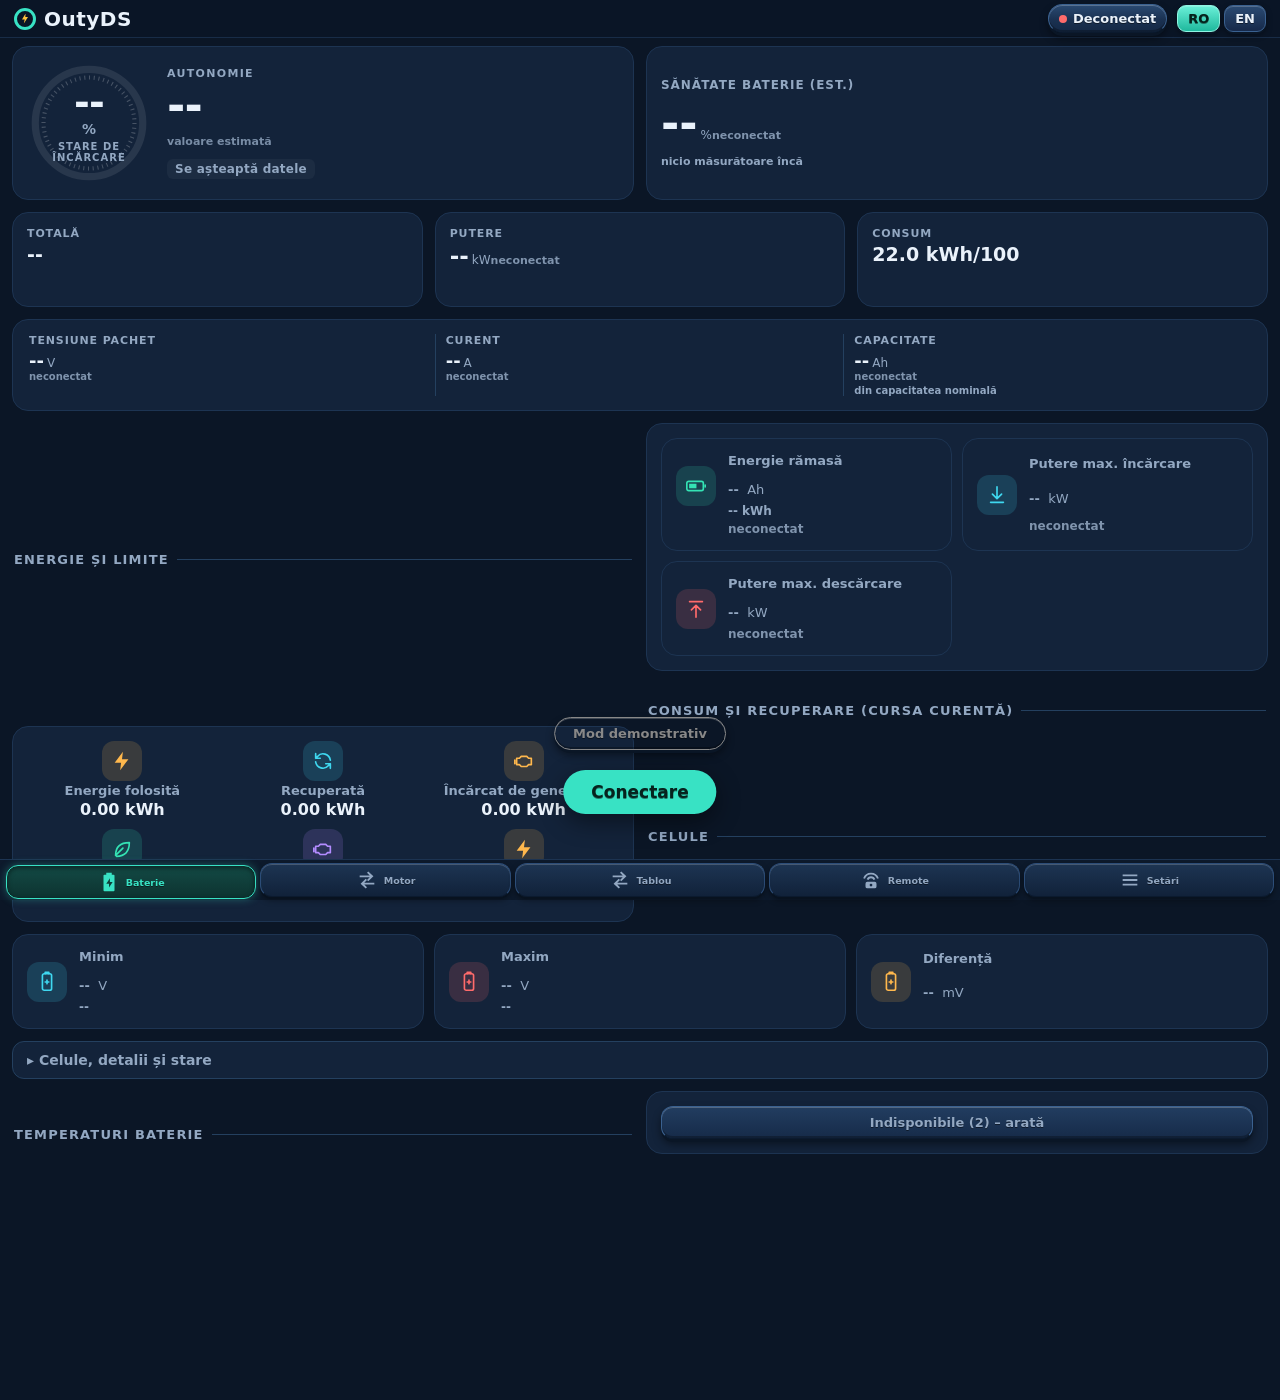
==== commit fa45ce1b: "Fix location permission check and scheduled pre-heating TCP framing; Open-Meteo/GPL notices in app; " ====
--- a/app/assets/index.html
+++ b/app/assets/index.html
@@ -442,7 +442,7 @@
       <label class="field"><span data-i18n="theme">Temă</span><select id="optTheme"><option value="std" data-i18n="themeStd">Standard (bleumarin)</option><option value="oled" data-i18n="themeOled">OLED (negru)</option><option value="light" data-i18n="themeLight">Luminos (zi)</option><option value="auto" data-i18n="themeAuto">Automat (zi/noapte)</option></select></label>
       <label class="field"><span data-i18n="flowImg">Imaginea din Flux</span><select id="optFlowImg"><option value="top" data-i18n="flowImgTop">Vedere de sus (raze X)</option><option value="persp" data-i18n="flowImgPersp">Vedere 3D</option></select></label>
       <div class="field"><span data-i18n="lang">Limbă</span><div class="lang"><button type="button" data-lang="ro">RO</button><button type="button" data-lang="en">EN</button></div></div>
-      <label class="field row"><span data-i18n="wxOnline">Vreme online în tablou (trimite coordonate GPS rotunjite la Open-Meteo)</span><input type="checkbox" id="optWx"></label>
+      <label class="field row"><span data-i18n="wxOnline">Vreme online în tablou (trimite coordonate GPS rotunjite la Open-Meteo) — Weather data by Open-Meteo.com</span><input type="checkbox" id="optWx"></label>
     </div>
 
     </div>
@@ -579,7 +579,7 @@
       <div class="row"><button type="button" id="logCopy" class="primary" data-i18n="diagCopy">Copiază</button><button type="button" id="logExport" data-i18n="diagExport">Exportă</button><button type="button" id="logClear" class="ghost warn" data-i18n="clearLog">Golește jurnalul</button></div>
       <p class="muted small" data-i18n="logAllHint">Copiază / Exportă includ tot jurnalul sesiunii (până la 5000 de linii: cursă + comenzi manuale), nu doar ultimele 200 afișate.</p>
     </div>
-    <p class="muted small about" data-i18n="about">OutyDS 1.96 — aplicație gratuită pentru Outlander PHEV 2013–2018. Formatele datelor provin din OBDb (licență CC BY-SA 4.0).</p>
+    <p class="muted small about" data-i18n="about">OutyDS 1.96 — aplicație gratuită pentru Outlander PHEV 2013–2018. Software liber sub licență GNU GPL v3, fără nicio garanție; cod sursă: github.com/cangri-outy/Outy. Neoficial, neafiliat Mitsubishi Motors. Folosește-l pe propria răspundere — comenzile către mașină (climă, lumini, încărcare) și orice scriere sunt riscul tău. Copyright © autorii OutyDS. Acest program este software liber: îl poți redistribui și modifica conform GNU GPL v3 (gnu.org/licenses/gpl-3.0), fără nicio garanție; textul licenței și codul sursă (proiect Apktool/Smali, fără sursa Java/Kotlin originală) sunt în repo, iar la redistribuire trebuie păstrate aceste note. Conține cod portat din phev2mqtt (GPL-3.0). Formatele datelor provin din OBDb (CC BY-SA 4.0, adaptate/selectate). Weather data by Open-Meteo.com (CC BY 4.0).</p>
 
     </div>
   </section>
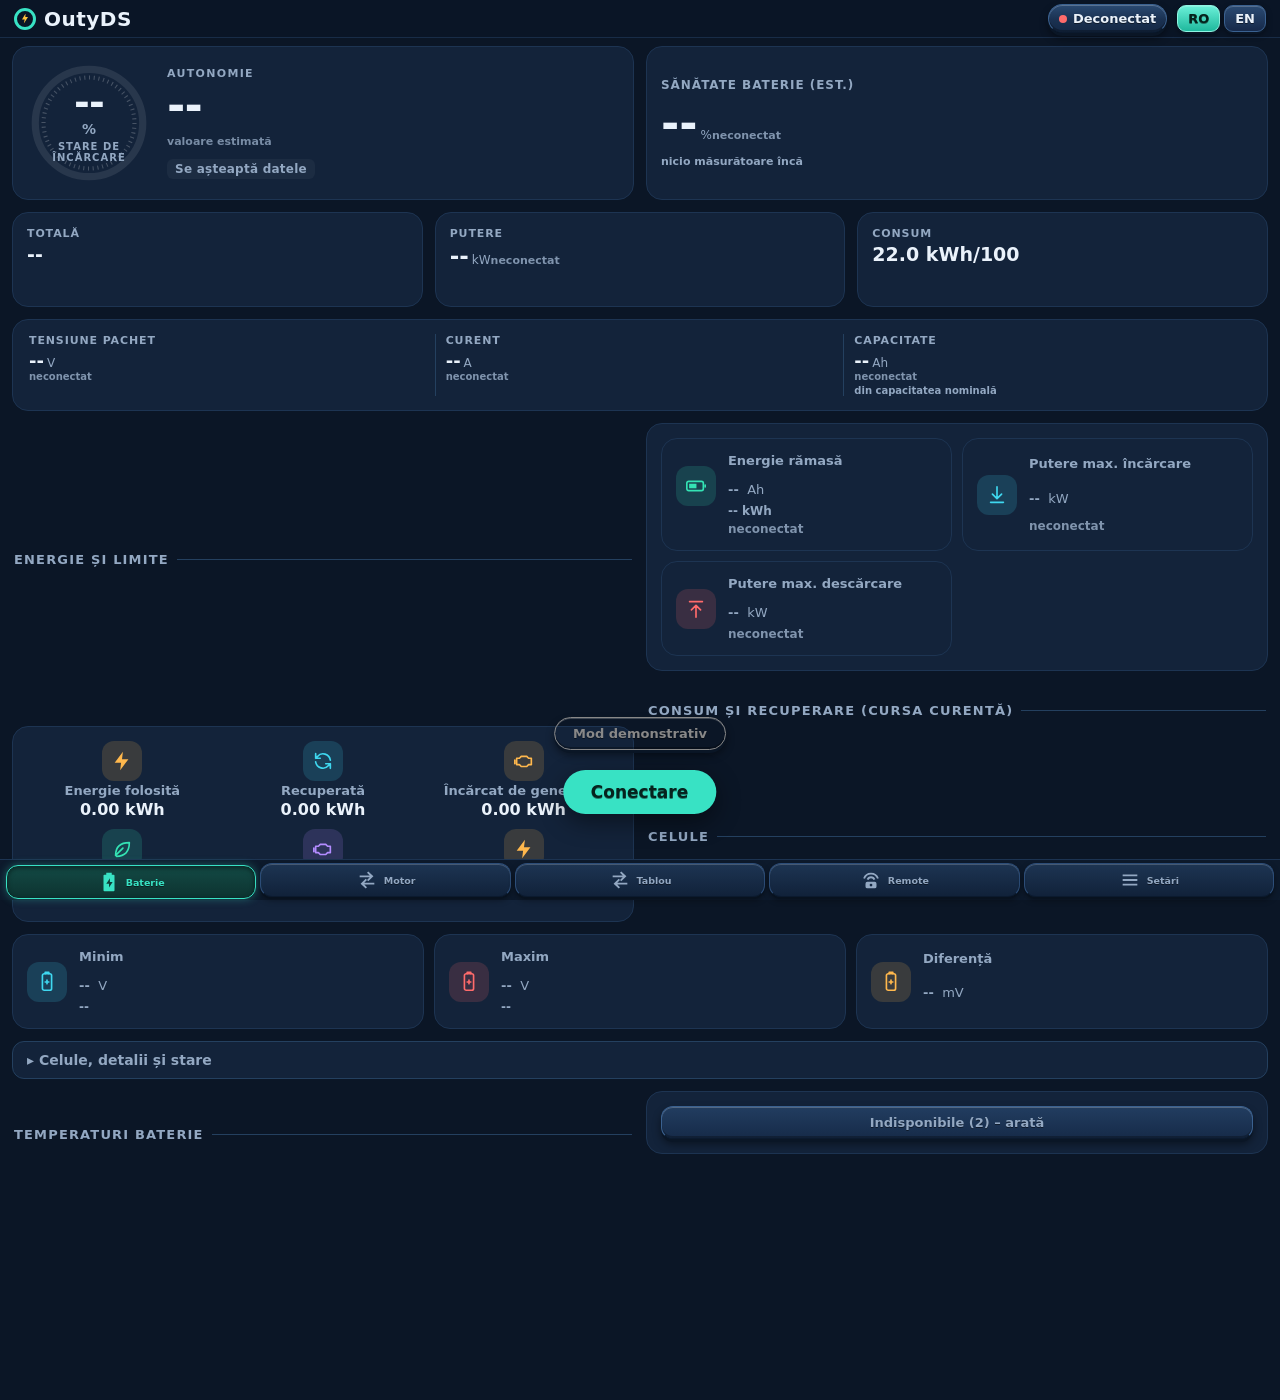
==== commit 81f82c75: "Docs/text consistency audit: naming, compatibility wording, privacy wording, translation fixes, docs" ====
--- a/app/assets/index.html
+++ b/app/assets/index.html
@@ -579,7 +579,7 @@
       <div class="row"><button type="button" id="logCopy" class="primary" data-i18n="diagCopy">Copiază</button><button type="button" id="logExport" data-i18n="diagExport">Exportă</button><button type="button" id="logClear" class="ghost warn" data-i18n="clearLog">Golește jurnalul</button></div>
       <p class="muted small" data-i18n="logAllHint">Copiază / Exportă includ tot jurnalul sesiunii (până la 5000 de linii: cursă + comenzi manuale), nu doar ultimele 200 afișate.</p>
     </div>
-    <p class="muted small about" data-i18n="about">OutyDS 1.96 — aplicație gratuită pentru Outlander PHEV 2013–2018. Software liber sub licență GNU GPL v3, fără nicio garanție; cod sursă: github.com/cangri-outy/Outy. Neoficial, neafiliat Mitsubishi Motors. Folosește-l pe propria răspundere — comenzile către mașină (climă, lumini, încărcare) și orice scriere sunt riscul tău. Copyright © autorii OutyDS. Acest program este software liber: îl poți redistribui și modifica conform GNU GPL v3 (gnu.org/licenses/gpl-3.0), fără nicio garanție; textul licenței și codul sursă (proiect Apktool/Smali, fără sursa Java/Kotlin originală) sunt în repo, iar la redistribuire trebuie păstrate aceste note. Conține cod portat din phev2mqtt (GPL-3.0). Formatele datelor provin din OBDb (CC BY-SA 4.0, adaptate/selectate). Weather data by Open-Meteo.com (CC BY 4.0).</p>
+    <p class="muted small about" data-i18n="about">OutyDS 1.96 — aplicație gratuită pentru Outlander PHEV (ani vizați: 2013–2018; verificată doar cu loguri de la o mașină din 2016). Software liber sub licență GNU GPL v3, fără nicio garanție; cod sursă: github.com/cangri-outy/Outy. Neoficial, neafiliat Mitsubishi Motors. Folosește-l pe propria răspundere — comenzile către mașină (climă, lumini, încărcare) și orice scriere sunt riscul tău. Copyright © autorii OutyDS. Acest program este software liber: îl poți redistribui și modifica conform GNU GPL v3 (gnu.org/licenses/gpl-3.0), fără nicio garanție; textul licenței și codul sursă (proiect Apktool/Smali, fără sursa Java/Kotlin originală) sunt în repo, iar la redistribuire trebuie păstrate aceste note. Conține cod portat din phev2mqtt (GPL-3.0). Formatele datelor provin din OBDb (CC BY-SA 4.0, adaptate/selectate). Weather data by Open-Meteo.com (CC BY 4.0).</p>
 
     </div>
   </section>
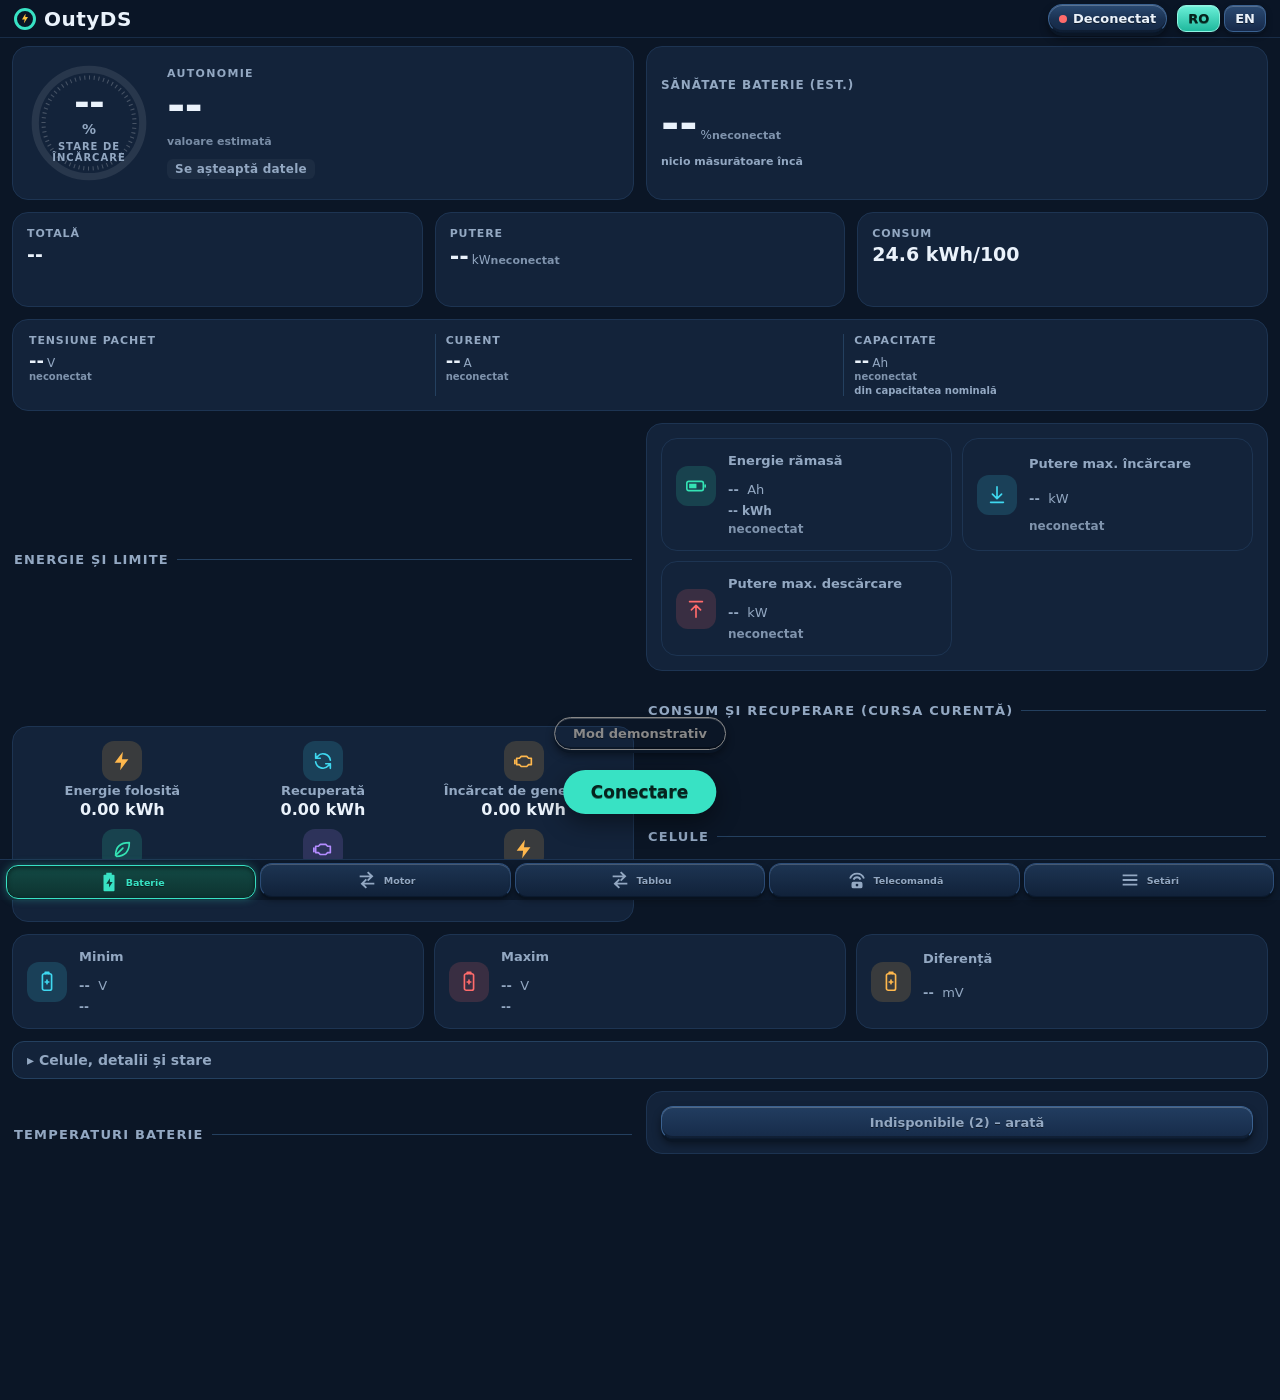
==== commit d56f80a3: "OutyDS 1.97 Batched adapter set-up, native write validation, read-only console, tyre position by sen" ====
--- a/app/assets/index.html
+++ b/app/assets/index.html
@@ -3,6 +3,7 @@
 <head>
 <meta charset="utf-8">
 <meta name="viewport" content="width=device-width, initial-scale=1, viewport-fit=cover">
+<meta http-equiv="Content-Security-Policy" content="default-src 'none'; script-src 'self'; style-src 'self' 'unsafe-inline'; img-src 'self' data: blob:; connect-src https://api.github.com https://api.open-meteo.com; worker-src blob:; frame-src 'self'; object-src 'none'; base-uri 'none'; form-action 'none'">
 <title>OutyDS</title>
 <link rel="stylesheet" href="style.css">
 </head>
@@ -11,7 +12,7 @@
 <header class="top">
   <div class="brand"><span class="logo" aria-hidden="true"></span><span>OutyDS</span></div>
   <button id="connPill" class="pill" type="button"><span class="dot"></span><span id="connText" data-i18n="disconnected">Deconectat</span></button>
-  <div class="lang" role="group" aria-label="Language">
+  <div class="lang" role="group" aria-label="Limbă" data-i18n-aria="ariaLang">
     <button type="button" data-lang="ro">RO</button>
     <button type="button" data-lang="en">EN</button>
   </div>
@@ -148,6 +149,8 @@
         <div style="display:none"><span data-i18n="condSoh">Sănătate (BMU)</span><b id="cdSoh">--</b></div>
         <div><span data-i18n="condLast">Ultima măsurătoare</span><b id="cdLast">--</b></div>
         <div><span data-i18n="condCycles">Cicluri echivalente</span><b id="cdCyc">--</b></div>
+        <div><span data-i18n="condAcdc">Încărcat AC/DC (BMU, total)</span><b id="cdAcdc">--</b></div>
+        <div><span data-i18n="condDcdc">Încărcat DC/DC (BMU, total)</span><b id="cdDcdc">--</b></div>
       </div>
       <p class="muted small" data-i18n="condHow">Capacitatea se măsoară la o încărcare de la priză: Ah intrați în baterie împărțiți la creșterea SoC (minim 15 puncte). Fără o încărcare nu afișăm un număr măsurat.</p>
     </div>
@@ -341,7 +344,7 @@
   <!-- SETTINGS / LOG -->
   <!-- REMOTE (WiFi) -->
   <section class="screen" data-screen="remote">
-    <iframe id="remoteFrame" class="remoteFrame" src="remote.html" title="Remote"></iframe>
+    <iframe id="remoteFrame" class="remoteFrame" src="remote.html" title="Telecomandă" data-i18n-title="tabRemote"></iframe>
   </section>
 
   <section class="screen" data-screen="more">
@@ -365,7 +368,7 @@
       <div class="pgHead"><button type="button" class="ghost pgBack" data-i18n="setBack">‹ Setări</button><h2 data-i18n="setUpd">Actualizări</h2></div>
       <div class="card">
         <p><span class="muted small" data-i18n="updCurL">Versiune instalată</span>: <b id="updCur">—</b></p>
-        <label class="small muted" for="updRepo">GitHub repo (owner/repo)</label>
+        <label class="small muted" for="updRepo" data-i18n="updRepoL">Repo GitHub (owner/repo)</label>
         <input id="updRepo" type="text" autocapitalize="off" autocomplete="off" spellcheck="false" placeholder="owner/repo">
         <label class="small"><input id="updAuto" type="checkbox"> <span data-i18n="updAutoL">Verifică la pornire</span></label>
         <div class="row"><button type="button" id="updCheck" class="primary" data-i18n="updCheckL">Verifică acum</button></div>
@@ -403,6 +406,8 @@
       <div class="row"><button type="button" id="btnWifiObd" class="primary" data-i18n="wobdBtn">Conectare WiFi</button></div>
       <label class="check"><input type="checkbox" id="optAutoRec"> <span data-i18n="autoRec">Reconectare automată</span></label>
       <label class="field row"><span data-i18n="optKeep">Rămâne conectată în fundal (notificare + colectare cursă la 2 s)</span><input type="checkbox" id="optKeepAlive"></label>
+      <label class="field row"><span data-i18n="optKeepScr">Ecran aprins cât timp e conectată</span><input type="checkbox" id="optKeepScr"></label>
+      <label class="field row"><span data-i18n="optDimScr">Ecran întunecat (cu ecran aprins)</span><input type="checkbox" id="optDimScr"></label>
       <label class="field"><span data-i18n="speedSrc">Sursa vitezei</span><select id="optSpeedSrc"><option value="auto" data-i18n="spAuto">Automat (mașină + GPS)</option><option value="car" data-i18n="spCar">Doar mașina</option><option value="gps" data-i18n="spGps">Doar GPS</option></select></label>
     </div>
     </div>
@@ -493,6 +498,17 @@
     </div>
     <div class="setPage" id="pg_diag" hidden>
       <div class="pgHead"><button type="button" class="ghost pgBack" data-i18n="setBack">‹ Setări</button><h2 data-i18n="setDiag">Diagnoză</h2></div>
+    <div class="card" id="cnCard">
+      <h3 data-i18n="cnT">Conexiune OBD</h3>
+      <div><span data-i18n="cnLState">Stare</span><b id="cnState">--</b></div>
+      <div><span data-i18n="cnLUp">Timp conectat</span><b id="cnUp">--</b></div>
+      <div><span data-i18n="cnLRx">Ultimul mesaj de la adaptor</span><b id="cnRx">--</b></div>
+      <div><span data-i18n="cnLData">Ultimele date de la mașină</span><b id="cnData">--</b></div>
+      <div><span data-i18n="cnLDis">Deconectări (total)</span><b id="cnDis">--</b></div>
+      <div><span data-i18n="cnLRec">Reconectări (total)</span><b id="cnRec">--</b></div>
+      <div><span data-i18n="cnLErr">Ultimul eveniment de eroare</span><b id="cnErr">--</b></div>
+      <p class="muted small" id="cnVerdict"></p>
+    </div>
     <div class="card" id="dgCard">
       <h3 data-i18n="dgT">Diagnoză sisteme</h3>
       <p class="muted small" data-i18n="dgHint">Citește erorile de la toate modulele care răspund.</p>
@@ -536,6 +552,13 @@
       <div class="row"><button type="button" id="tmStart" data-i18n="tmStart">Pornește maparea</button></div>
       <p id="tmStatus" class="small"></p>
       <div id="tmWheels" class="hlist"></div>
+      <h4 class="grpH" data-i18n="tyIdT">Poziție după ID senzor</h4>
+      <p class="muted small" data-i18n="tyIdInfo">Opțional: introdu ID-ul senzorului (hex) pentru fiecare roată. Dacă ID-ul e găsit în datele TPMS, poziția se ia după el. Goală = maparea de mai sus.</p>
+      <div class="row"><label data-i18n="tmW_fl">Față stânga</label><input type="text" id="tyId_fl" autocomplete="off" spellcheck="false" maxlength="16"></div>
+      <div class="row"><label data-i18n="tmW_fr">Față dreapta</label><input type="text" id="tyId_fr" autocomplete="off" spellcheck="false" maxlength="16"></div>
+      <div class="row"><label data-i18n="tmW_rl">Spate stânga</label><input type="text" id="tyId_rl" autocomplete="off" spellcheck="false" maxlength="16"></div>
+      <div class="row"><label data-i18n="tmW_rr">Spate dreapta</label><input type="text" id="tyId_rr" autocomplete="off" spellcheck="false" maxlength="16"></div>
+      <p class="muted small"><span data-i18n="tyIdSeenL">ID-uri detectate:</span> <span id="tyIdSeen">--</span></p>
       <div class="dangerZone">
         <h4 class="grpH" data-i18n="gDanger2">⚠ Zonă periculoasă – suprascrie datele</h4>
         <div class="row"><button type="button" id="tmReset" class="danger" data-i18n="tmReset">Șterge maparea</button></div>
@@ -579,7 +602,7 @@
       <div class="row"><button type="button" id="logCopy" class="primary" data-i18n="diagCopy">Copiază</button><button type="button" id="logExport" data-i18n="diagExport">Exportă</button><button type="button" id="logClear" class="ghost warn" data-i18n="clearLog">Golește jurnalul</button></div>
       <p class="muted small" data-i18n="logAllHint">Copiază / Exportă includ tot jurnalul sesiunii (până la 5000 de linii: cursă + comenzi manuale), nu doar ultimele 200 afișate.</p>
     </div>
-    <p class="muted small about" data-i18n="about">OutyDS 1.96 — aplicație gratuită pentru Outlander PHEV (ani vizați: 2013–2018; verificată doar cu loguri de la o mașină din 2016). Software liber sub licență GNU GPL v3, fără nicio garanție; cod sursă: github.com/cangri-outy/Outy. Neoficial, neafiliat Mitsubishi Motors. Folosește-l pe propria răspundere — comenzile către mașină (climă, lumini, încărcare) și orice scriere sunt riscul tău. Copyright © autorii OutyDS. Acest program este software liber: îl poți redistribui și modifica conform GNU GPL v3 (gnu.org/licenses/gpl-3.0), fără nicio garanție; textul licenței și codul sursă (proiect Apktool/Smali, fără sursa Java/Kotlin originală) sunt în repo, iar la redistribuire trebuie păstrate aceste note. Conține cod portat din phev2mqtt (GPL-3.0). Formatele datelor provin din OBDb (CC BY-SA 4.0, adaptate/selectate). Weather data by Open-Meteo.com (CC BY 4.0).</p>
+    <p class="muted small about" data-i18n="about">OutyDS 1.97 — aplicație gratuită pentru Outlander PHEV (ani vizați: 2013–2018; verificată doar cu loguri de la o mașină din 2016). Software liber sub licență GNU GPL v3, fără nicio garanție; cod sursă: github.com/cangri-outy/Outy. Neoficial, neafiliat Mitsubishi Motors. Folosește-l pe propria răspundere — comenzile către mașină (climă, lumini, încărcare) și orice scriere sunt riscul tău. Copyright © autorii OutyDS. Acest program este software liber: îl poți redistribui și modifica conform GNU GPL v3 (gnu.org/licenses/gpl-3.0), fără nicio garanție; textul licenței și codul sursă (proiect Apktool/Smali, fără sursa Java/Kotlin originală) sunt în repo, iar la redistribuire trebuie păstrate aceste note. Conține cod portat din phev2mqtt (GPL-3.0). Formatele datelor provin din OBDb (CC BY-SA 4.0, adaptate/selectate). Weather data by Open-Meteo.com (CC BY 4.0).</p>
 
     </div>
   </section>
@@ -605,7 +628,7 @@
   <div id="d_pills" style="--c:var(--ev)"><span class="pill on" data-m="ev">EV</span><span class="pill" data-m="hyb">HIBRID</span><span class="pill" data-m="reg">RECUP.</span><span class="pill" data-m="gli">LIBER</span></div>
  </div>
  <div id="d_cR" class="col">
-  <div id="d_tiles" class="fcell"><h4><span data-i18n="dTrip"></span><button type="button" id="d_x" aria-label="close">✕</button></h4><div class="tl">
+  <div id="d_tiles" class="fcell"><h4><span data-i18n="dTrip"></span><button type="button" id="d_x" aria-label="Închide" data-i18n-aria="ariaClose">✕</button></h4><div class="tl">
    <div><b id="d_t1">--</b><span>min</span></div><div><b id="d_t2">--</b><span>km</span></div>
    <div><b id="d_t3">--</b><span>kWh/100 km</span></div><div><b id="d_t4">--</b><span>l/100 km</span></div></div></div>
   <div class="panel fcell" id="d_modes">
@@ -620,10 +643,10 @@
  <div id="d_info" class="col">
   <div id="d_head"><div id="d_warn">
   <div class="wi ok" title="12 V"><svg viewBox="0 0 24 24"><rect x="3" y="8" width="18" height="11" rx="2"/><path d="M7 8V5h3v3M14 8V5h3v3M8 13.5h3M9.5 12v3M14 13.5h3"/></svg></div>
-  <div class="wi ok" title="Celule"><svg viewBox="0 0 24 24"><rect x="6" y="3" width="12" height="18" rx="2"/><path d="M10 3V1.5h4V3M11 9l-1 3h4l-1 3"/></svg></div>
-  <div class="wi ok" title="Motor"><svg viewBox="0 0 24 24"><path d="M4 9h3l2-2h6l2 2h3v7h-3l-2 2H9l-2-2H4zM2 12v2M22 12v2"/></svg></div>
-  <div class="wi bad" title="Anvelope"><svg viewBox="0 0 24 24"><path d="M12 3a8 8 0 0 0-5 14.2M12 3a8 8 0 0 1 5 14.2M12 8v5M12 16v.5M6 19h12"/></svg></div>
-  <div class="wi ok" title="Temp"><svg viewBox="0 0 24 24"><path d="M10 14.5V5a2 2 0 0 1 4 0v9.5a4 4 0 1 1-4 0z"/></svg></div></div>
+  <div class="wi ok" title="Celule" data-i18n-title="wiCells"><svg viewBox="0 0 24 24"><rect x="6" y="3" width="12" height="18" rx="2"/><path d="M10 3V1.5h4V3M11 9l-1 3h4l-1 3"/></svg></div>
+  <div class="wi ok" title="Motor" data-i18n-title="wiEngine"><svg viewBox="0 0 24 24"><path d="M4 9h3l2-2h6l2 2h3v7h-3l-2 2H9l-2-2H4zM2 12v2M22 12v2"/></svg></div>
+  <div class="wi bad" title="Anvelope" data-i18n-title="wiTyres"><svg viewBox="0 0 24 24"><path d="M12 3a8 8 0 0 0-5 14.2M12 3a8 8 0 0 1 5 14.2M12 8v5M12 16v.5M6 19h12"/></svg></div>
+  <div class="wi ok" title="Temperaturi" data-i18n-title="wiTemp"><svg viewBox="0 0 24 24"><path d="M10 14.5V5a2 2 0 0 1 4 0v9.5a4 4 0 1 1-4 0z"/></svg></div></div>
 <div id="d_clock"><span><b id="d_dt">--</b></span><span><b id="d_tm">--</b></span></div></div>
   <div id="d_wxrow">
    <div class="panel fcell wx" id="d_wx"><svg id="d_wxI" viewBox="0 0 84 84"></svg><div class="tx"><b id="d_wxN">--</b><span class="tmp"><b id="d_wxT">--</b> <small data-i18n="dExt"></small></span><span class="hid" style="display:none"><b id="d_wxE"></b></span><span class="inn"><i data-i18n="dInt"></i> · <b id="d_wxIn">--</b></span></div></div>
--- a/app/assets/style.css
+++ b/app/assets/style.css
@@ -421,7 +421,7 @@
 #dash #d_carBox{padding:0;overflow:hidden;display:flex;align-items:center;justify-content:center;min-height:0}
 #dash #d_carIn{position:relative;flex:none;width:var(--cw,100px);height:var(--ch,36px)}
 #dash .ty{position:absolute;transform:translate(-50%,-50%);padding:.25em .55em;border-radius:.6em;background:var(--panel2);border:2px solid var(--regen);font-size:1.15em;font-weight:800;text-align:center;line-height:1.1;font-variant-numeric:tabular-nums;white-space:nowrap}
-#dash .ty small{display:block;font-size:.72em;color:var(--mut);font-weight:700}
+#dash .ty{cursor:pointer}#dash .ty small{display:block;font-size:.72em;color:var(--mut);font-weight:700}
 #dash .ty.bad{border-color:var(--warn);color:var(--warn)}
 #dash #d_info{gap:.5em}
 #dash #d_head{flex:none;display:flex;align-items:center;justify-content:space-between;gap:.6em}
